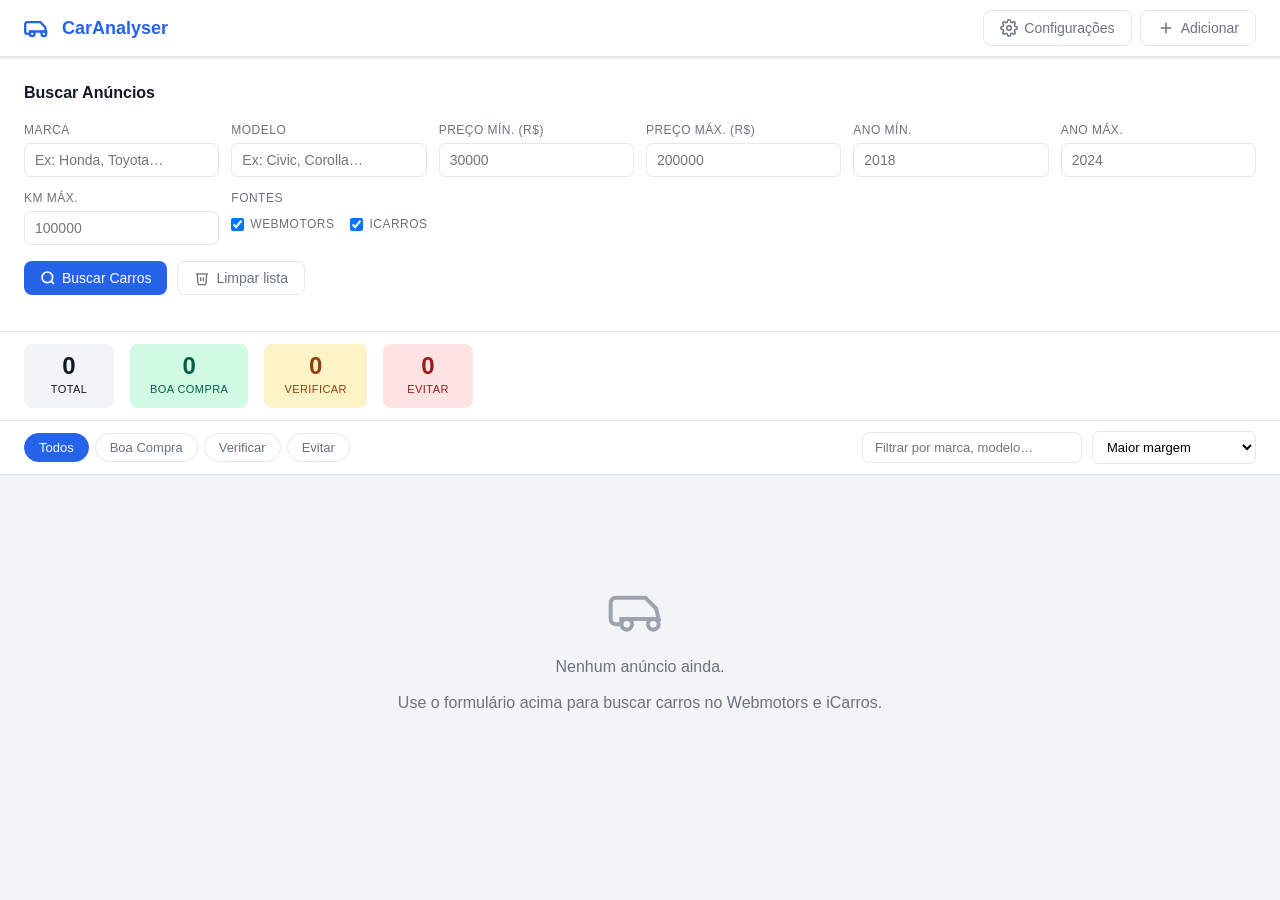
==== static/index.html @ eda3c35d "feat: CarAnalyser — scraper + análise de carros usados Aplicação Flask para rodar localmente que ras" ====
<!DOCTYPE html>
<html lang="pt-BR">
<head>
  <meta charset="UTF-8" />
  <meta name="viewport" content="width=device-width, initial-scale=1.0" />
  <title>CarAnalyser — Análise de Carros Usados</title>
  <link rel="stylesheet" href="/static/css/style.css" />
</head>
<body>

<!-- ═══════════════════════════════ HEADER ═══════════════════════════════ -->
<header class="header">
  <div class="header-inner">
    <div class="logo">
      <svg width="28" height="28" viewBox="0 0 24 24" fill="none" stroke="currentColor" stroke-width="2"><path d="M5 17H3a2 2 0 0 1-2-2V9a2 2 0 0 1 2-2h11l4 4 1 4H5z"/><circle cx="7" cy="17" r="2"/><circle cx="17" cy="17" r="2"/></svg>
      <span>CarAnalyser</span>
    </div>
    <nav class="header-nav">
      <button class="btn btn-ghost" id="btn-settings" title="Configurações">
        <svg width="18" height="18" viewBox="0 0 24 24" fill="none" stroke="currentColor" stroke-width="2"><circle cx="12" cy="12" r="3"/><path d="M19.4 15a1.65 1.65 0 0 0 .33 1.82l.06.06a2 2 0 0 1-2.83 2.83l-.06-.06a1.65 1.65 0 0 0-1.82-.33 1.65 1.65 0 0 0-1 1.51V21a2 2 0 0 1-4 0v-.09A1.65 1.65 0 0 0 9 19.4a1.65 1.65 0 0 0-1.82.33l-.06.06a2 2 0 0 1-2.83-2.83l.06-.06A1.65 1.65 0 0 0 4.68 15a1.65 1.65 0 0 0-1.51-1H3a2 2 0 0 1 0-4h.09A1.65 1.65 0 0 0 4.6 9a1.65 1.65 0 0 0-.33-1.82l-.06-.06a2 2 0 0 1 2.83-2.83l.06.06A1.65 1.65 0 0 0 9 4.68a1.65 1.65 0 0 0 1-1.51V3a2 2 0 0 1 4 0v.09a1.65 1.65 0 0 0 1 1.51 1.65 1.65 0 0 0 1.82-.33l.06-.06a2 2 0 0 1 2.83 2.83l-.06.06A1.65 1.65 0 0 0 19.4 9a1.65 1.65 0 0 0 1.51 1H21a2 2 0 0 1 0 4h-.09a1.65 1.65 0 0 0-1.51 1z"/></svg>
        Configurações
      </button>
      <button class="btn btn-ghost" id="btn-add-manual" title="Adicionar manualmente">
        <svg width="18" height="18" viewBox="0 0 24 24" fill="none" stroke="currentColor" stroke-width="2"><line x1="12" y1="5" x2="12" y2="19"/><line x1="5" y1="12" x2="19" y2="12"/></svg>
        Adicionar
      </button>
    </nav>
  </div>
</header>

<!-- ════════════════════════════ SEARCH PANEL ════════════════════════════ -->
<section class="search-panel" id="search-panel">
  <div class="search-panel-inner">
    <h2 class="search-title">Buscar Anúncios</h2>

    <div class="search-grid">
      <div class="field-group">
        <label>Marca</label>
        <input type="text" id="f-brand" placeholder="Ex: Honda, Toyota…" autocomplete="off" />
      </div>
      <div class="field-group">
        <label>Modelo</label>
        <input type="text" id="f-model" placeholder="Ex: Civic, Corolla…" autocomplete="off" />
      </div>
      <div class="field-group">
        <label>Preço mín. (R$)</label>
        <input type="number" id="f-price-min" placeholder="30000" min="0" />
      </div>
      <div class="field-group">
        <label>Preço máx. (R$)</label>
        <input type="number" id="f-price-max" placeholder="200000" min="0" />
      </div>
      <div class="field-group">
        <label>Ano mín.</label>
        <input type="number" id="f-year-min" placeholder="2018" min="1990" max="2026" />
      </div>
      <div class="field-group">
        <label>Ano máx.</label>
        <input type="number" id="f-year-max" placeholder="2024" min="1990" max="2026" />
      </div>
      <div class="field-group">
        <label>KM máx.</label>
        <input type="number" id="f-km-max" placeholder="100000" min="0" />
      </div>

      <div class="field-group sources-group">
        <label>Fontes</label>
        <div class="checkbox-row">
          <label class="checkbox-label">
            <input type="checkbox" id="src-webmotors" checked /> Webmotors
          </label>
          <label class="checkbox-label">
            <input type="checkbox" id="src-icarros" checked /> iCarros
          </label>
        </div>
      </div>
    </div>

    <div class="search-actions">
      <button class="btn btn-primary" id="btn-search">
        <svg width="16" height="16" viewBox="0 0 24 24" fill="none" stroke="currentColor" stroke-width="2.5"><circle cx="11" cy="11" r="8"/><line x1="21" y1="21" x2="16.65" y2="16.65"/></svg>
        Buscar Carros
      </button>
      <button class="btn btn-ghost" id="btn-clear-all">
        <svg width="16" height="16" viewBox="0 0 24 24" fill="none" stroke="currentColor" stroke-width="2"><polyline points="3 6 5 6 21 6"/><path d="M19 6l-1 14a2 2 0 0 1-2 2H8a2 2 0 0 1-2-2L5 6"/><path d="M10 11v6"/><path d="M14 11v6"/></svg>
        Limpar lista
      </button>
    </div>

    <div id="search-status" class="search-status hidden"></div>
  </div>
</section>

<!-- ═══════════════════════════════ STATS ════════════════════════════════ -->
<section class="stats-bar" id="stats-bar">
  <div class="stats-bar-inner">
    <div class="stat-card stat-total">
      <span class="stat-num" id="stat-total">0</span>
      <span class="stat-label">Total</span>
    </div>
    <div class="stat-card stat-buy">
      <span class="stat-num" id="stat-buy">0</span>
      <span class="stat-label">Boa Compra</span>
    </div>
    <div class="stat-card stat-check">
      <span class="stat-num" id="stat-check">0</span>
      <span class="stat-label">Verificar</span>
    </div>
    <div class="stat-card stat-avoid">
      <span class="stat-num" id="stat-avoid">0</span>
      <span class="stat-label">Evitar</span>
    </div>
  </div>
</section>

<!-- ═══════════════════════════ FILTER / SORT BAR ════════════════════════ -->
<section class="filter-bar" id="filter-bar">
  <div class="filter-bar-inner">
    <div class="quick-filters">
      <button class="qf-btn active" data-filter="all">Todos</button>
      <button class="qf-btn" data-filter="buy">Boa Compra</button>
      <button class="qf-btn" data-filter="check">Verificar</button>
      <button class="qf-btn" data-filter="avoid">Evitar</button>
    </div>

    <div class="filter-right">
      <input type="text" id="filter-search" placeholder="Filtrar por marca, modelo…" />
      <select id="sort-select">
        <option value="margin_desc">Maior margem</option>
        <option value="price_asc">Menor preço</option>
        <option value="km_asc">Menor KM</option>
        <option value="year_desc">Mais novo</option>
        <option value="discount_desc">Maior desconto FIPE</option>
      </select>
    </div>
  </div>
</section>

<!-- ═══════════════════════════════ CARDS ════════════════════════════════ -->
<main class="main-content">
  <div class="cards-grid" id="cards-grid">
    <div class="empty-state" id="empty-state">
      <svg width="64" height="64" viewBox="0 0 24 24" fill="none" stroke="#9ca3af" stroke-width="1.5"><path d="M5 17H3a2 2 0 0 1-2-2V9a2 2 0 0 1 2-2h11l4 4 1 4H5z"/><circle cx="7" cy="17" r="2"/><circle cx="17" cy="17" r="2"/></svg>
      <p>Nenhum anúncio ainda.</p>
      <p class="empty-sub">Use o formulário acima para buscar carros no Webmotors e iCarros.</p>
    </div>
  </div>
</main>

<!-- ══════════════════════════ SETTINGS MODAL ════════════════════════════ -->
<div class="modal-overlay hidden" id="modal-settings">
  <div class="modal modal-sm">
    <div class="modal-header">
      <h3>Configurações</h3>
      <button class="modal-close" data-close="modal-settings">✕</button>
    </div>
    <div class="modal-body">
      <div class="field-group">
        <label>Custo estimado por carro (R$)</label>
        <input type="number" id="cfg-costs" value="2000" min="0" step="100" />
        <span class="field-hint">Revisão, reparos, detalhamento, transferência, comissão…</span>
      </div>
      <div class="field-group">
        <label>Markup alvo por carro (R$)</label>
        <input type="number" id="cfg-markup" value="10000" min="0" step="500" />
        <span class="field-hint">Lucro bruto desejado antes de impostos.</span>
      </div>
      <div class="field-group">
        <p class="formula-box">
          Preço máx. de compra = FIPE − (markup + custos)<br/>
          <strong>= FIPE − R$ <span id="cfg-total-deduction">12.000</span></strong>
        </p>
      </div>
    </div>
    <div class="modal-footer">
      <button class="btn btn-primary" id="btn-save-settings">Salvar</button>
    </div>
  </div>
</div>

<!-- ════════════════════════ CAR DETAIL MODAL ════════════════════════════ -->
<div class="modal-overlay hidden" id="modal-detail">
  <div class="modal modal-lg">
    <div class="modal-header">
      <h3 id="detail-title">—</h3>
      <button class="modal-close" data-close="modal-detail">✕</button>
    </div>
    <div class="modal-body" id="detail-body">
      <!-- Populated by JS -->
    </div>
  </div>
</div>

<!-- ═════════════════════ MANUAL ADD MODAL ═══════════════════════════════ -->
<div class="modal-overlay hidden" id="modal-add">
  <div class="modal modal-md">
    <div class="modal-header">
      <h3>Adicionar Anúncio Manualmente</h3>
      <button class="modal-close" data-close="modal-add">✕</button>
    </div>
    <div class="modal-body">
      <div class="add-grid">
        <div class="field-group">
          <label>Fonte *</label>
          <select id="add-source">
            <option value="webmotors">Webmotors</option>
            <option value="icarros">iCarros</option>
            <option value="facebook">Facebook Marketplace</option>
            <option value="manual">Outro</option>
          </select>
        </div>
        <div class="field-group">
          <label>Link do anúncio</label>
          <input type="url" id="add-url" placeholder="https://…" />
        </div>
        <div class="field-group">
          <label>Marca *</label>
          <input type="text" id="add-brand" placeholder="Honda" />
        </div>
        <div class="field-group">
          <label>Modelo *</label>
          <input type="text" id="add-model" placeholder="Civic" />
        </div>
        <div class="field-group">
          <label>Versão</label>
          <input type="text" id="add-version" placeholder="EXL 2.0 CVT" />
        </div>
        <div class="field-group">
          <label>Ano fab.</label>
          <input type="number" id="add-year" placeholder="2021" min="1990" max="2026" />
        </div>
        <div class="field-group">
          <label>Ano modelo</label>
          <input type="number" id="add-year-model" placeholder="2022" min="1990" max="2027" />
        </div>
        <div class="field-group">
          <label>KM</label>
          <input type="number" id="add-km" placeholder="55000" min="0" />
        </div>
        <div class="field-group">
          <label>Cor</label>
          <input type="text" id="add-color" placeholder="Prata" />
        </div>
        <div class="field-group">
          <label>Câmbio</label>
          <select id="add-transmission">
            <option value="Automático">Automático</option>
            <option value="Manual">Manual</option>
            <option value="CVT">CVT</option>
          </select>
        </div>
        <div class="field-group">
          <label>Combustível</label>
          <select id="add-fuel">
            <option value="Flex">Flex</option>
            <option value="Gasolina">Gasolina</option>
            <option value="Diesel">Diesel</option>
            <option value="Elétrico">Elétrico</option>
            <option value="Híbrido">Híbrido</option>
          </select>
        </div>
        <div class="field-group">
          <label>Preço pedido (R$) *</label>
          <input type="number" id="add-price" placeholder="85000" min="0" />
        </div>
        <div class="field-group">
          <label>Preço FIPE (R$)</label>
          <input type="number" id="add-fipe" placeholder="Deixe em branco para buscar" min="0" />
        </div>
        <div class="field-group">
          <label>Nº de donos</label>
          <input type="number" id="add-owners" value="1" min="1" max="10" />
        </div>
        <div class="field-group">
          <label>Cidade / UF</label>
          <input type="text" id="add-city" placeholder="São Paulo / SP" />
        </div>
        <div class="field-group flags-group">
          <label>Flags de risco</label>
          <label class="checkbox-label"><input type="checkbox" id="add-flag-auction" /> Histórico de leilão</label>
          <label class="checkbox-label"><input type="checkbox" id="add-flag-recall" /> Recall pendente</label>
        </div>
      </div>
    </div>
    <div class="modal-footer">
      <button class="btn btn-ghost" data-close="modal-add">Cancelar</button>
      <button class="btn btn-primary" id="btn-save-add">Salvar anúncio</button>
    </div>
  </div>
</div>

<!-- ═══════════════════════════════ TOAST ════════════════════════════════ -->
<div id="toast" class="toast hidden"></div>

<script src="/static/js/app.js"></script>
</body>
</html>
---- static/css/style.css ----
/* ═══════════════════════════════════════════════════════
   CarAnalyser — stylesheet
   ═══════════════════════════════════════════════════════ */

*, *::before, *::after { box-sizing: border-box; margin: 0; padding: 0; }

:root {
  --bg:          #f3f4f6;
  --surface:     #ffffff;
  --border:      #e5e7eb;
  --text:        #111827;
  --text-muted:  #6b7280;
  --primary:     #2563eb;
  --primary-h:   #1d4ed8;
  --primary-fg:  #ffffff;
  --green:       #059669;
  --green-bg:    #d1fae5;
  --green-text:  #065f46;
  --yellow:      #d97706;
  --yellow-bg:   #fef3c7;
  --yellow-text: #92400e;
  --red:         #dc2626;
  --red-bg:      #fee2e2;
  --red-text:    #991b1b;
  --gray-bg:     #f9fafb;
  --gray-text:   #374151;
  --radius:      10px;
  --shadow:      0 1px 3px rgba(0,0,0,.08), 0 1px 2px rgba(0,0,0,.05);
  --shadow-md:   0 4px 6px rgba(0,0,0,.07), 0 2px 4px rgba(0,0,0,.05);
  --shadow-lg:   0 10px 25px rgba(0,0,0,.12), 0 4px 6px rgba(0,0,0,.06);
}

body {
  font-family: -apple-system, BlinkMacSystemFont, 'Segoe UI', Roboto, sans-serif;
  background: var(--bg);
  color: var(--text);
  font-size: 14px;
  line-height: 1.5;
}

/* ─── UTILITIES ────────────────────────────────────────── */
.hidden { display: none !important; }

.btn {
  display: inline-flex; align-items: center; gap: 6px;
  padding: 8px 16px; border-radius: 8px; font-size: 14px;
  font-weight: 500; border: none; cursor: pointer; transition: .15s;
  white-space: nowrap;
}
.btn-primary { background: var(--primary); color: var(--primary-fg); }
.btn-primary:hover { background: var(--primary-h); }
.btn-ghost {
  background: transparent; color: var(--text-muted);
  border: 1px solid var(--border);
}
.btn-ghost:hover { background: var(--bg); color: var(--text); }
.btn-danger { background: var(--red); color: #fff; }
.btn-danger:hover { background: #b91c1c; }
.btn:disabled { opacity: .5; cursor: not-allowed; }

/* ─── HEADER ────────────────────────────────────────────── */
.header {
  background: var(--surface);
  border-bottom: 1px solid var(--border);
  position: sticky; top: 0; z-index: 100;
  box-shadow: var(--shadow);
}
.header-inner {
  max-width: 1280px; margin: 0 auto;
  padding: 0 24px;
  height: 56px; display: flex; align-items: center; justify-content: space-between;
}
.logo {
  display: flex; align-items: center; gap: 10px;
  font-size: 18px; font-weight: 700; color: var(--primary);
}
.header-nav { display: flex; gap: 8px; }

/* ─── SEARCH PANEL ──────────────────────────────────────── */
.search-panel {
  background: var(--surface);
  border-bottom: 1px solid var(--border);
}
.search-panel-inner {
  max-width: 1280px; margin: 0 auto;
  padding: 24px;
}
.search-title {
  font-size: 16px; font-weight: 600; margin-bottom: 16px;
  color: var(--text);
}
.search-grid {
  display: grid;
  grid-template-columns: repeat(auto-fill, minmax(180px, 1fr));
  gap: 12px;
  margin-bottom: 16px;
}
.sources-group { grid-column: span 1; }
.checkbox-row { display: flex; gap: 16px; margin-top: 4px; }
.checkbox-label {
  display: flex; align-items: center; gap: 6px;
  font-size: 14px; cursor: pointer;
}
.checkbox-label input { cursor: pointer; width: 15px; height: 15px; }

.search-actions { display: flex; gap: 10px; flex-wrap: wrap; margin-bottom: 12px; }

.search-status {
  padding: 10px 14px;
  border-radius: 8px;
  font-size: 13px;
  margin-top: 8px;
}
.search-status.success { background: var(--green-bg); color: var(--green-text); }
.search-status.error   { background: var(--red-bg);   color: var(--red-text); }
.search-status.info    { background: #dbeafe;          color: #1e40af; }
.search-status.loading { background: var(--gray-bg); color: var(--text-muted); }

/* ─── FIELD GROUP ───────────────────────────────────────── */
.field-group {
  display: flex; flex-direction: column; gap: 4px;
}
.field-group label {
  font-size: 12px; font-weight: 500;
  color: var(--text-muted); text-transform: uppercase; letter-spacing: .04em;
}
.field-group input,
.field-group select {
  padding: 8px 10px;
  border: 1px solid var(--border);
  border-radius: 7px;
  font-size: 14px;
  background: var(--surface);
  color: var(--text);
  transition: border-color .15s;
  width: 100%;
}
.field-group input:focus,
.field-group select:focus {
  outline: none;
  border-color: var(--primary);
  box-shadow: 0 0 0 3px rgba(37,99,235,.12);
}
.field-hint { font-size: 11px; color: var(--text-muted); }

/* ─── STATS BAR ─────────────────────────────────────────── */
.stats-bar {
  background: var(--surface);
  border-bottom: 1px solid var(--border);
}
.stats-bar-inner {
  max-width: 1280px; margin: 0 auto;
  padding: 12px 24px;
  display: flex; gap: 16px; flex-wrap: wrap;
}
.stat-card {
  display: flex; flex-direction: column; align-items: center;
  padding: 10px 20px; border-radius: 8px;
  min-width: 90px;
}
.stat-num   { font-size: 24px; font-weight: 700; line-height: 1; }
.stat-label { font-size: 11px; font-weight: 500; text-transform: uppercase; letter-spacing: .04em; margin-top: 3px; }
.stat-total { background: #f3f4f6; color: var(--text); }
.stat-buy   { background: var(--green-bg); color: var(--green-text); }
.stat-check { background: var(--yellow-bg); color: var(--yellow-text); }
.stat-avoid { background: var(--red-bg); color: var(--red-text); }

/* ─── FILTER BAR ────────────────────────────────────────── */
.filter-bar {
  background: var(--surface);
  border-bottom: 1px solid var(--border);
  position: sticky; top: 56px; z-index: 90;
}
.filter-bar-inner {
  max-width: 1280px; margin: 0 auto;
  padding: 10px 24px;
  display: flex; align-items: center; gap: 16px; flex-wrap: wrap;
  justify-content: space-between;
}
.quick-filters { display: flex; gap: 6px; flex-wrap: wrap; }
.qf-btn {
  padding: 6px 14px; border-radius: 20px; font-size: 13px; font-weight: 500;
  border: 1px solid var(--border); background: transparent; cursor: pointer;
  transition: .15s; color: var(--text-muted);
}
.qf-btn:hover { border-color: var(--primary); color: var(--primary); }
.qf-btn.active { background: var(--primary); color: #fff; border-color: var(--primary); }

.filter-right { display: flex; gap: 10px; align-items: center; }
.filter-right input {
  padding: 7px 12px; border: 1px solid var(--border); border-radius: 7px;
  font-size: 13px; width: 220px;
}
.filter-right input:focus { outline: none; border-color: var(--primary); }
.filter-right select {
  padding: 7px 10px; border: 1px solid var(--border); border-radius: 7px;
  font-size: 13px; background: var(--surface); cursor: pointer;
}

/* ─── CARDS GRID ────────────────────────────────────────── */
.main-content { max-width: 1280px; margin: 0 auto; padding: 24px; }
.cards-grid {
  display: grid;
  grid-template-columns: repeat(auto-fill, minmax(320px, 1fr));
  gap: 20px;
}

/* ─── EMPTY STATE ───────────────────────────────────────── */
.empty-state {
  grid-column: 1 / -1;
  display: flex; flex-direction: column; align-items: center;
  gap: 12px; padding: 80px 20px; color: var(--text-muted);
}
.empty-state p { font-size: 16px; }
.empty-sub { font-size: 13px; }

/* ─── CAR CARD ──────────────────────────────────────────── */
.car-card {
  background: var(--surface);
  border-radius: var(--radius);
  border: 1px solid var(--border);
  box-shadow: var(--shadow);
  overflow: hidden;
  cursor: pointer;
  transition: box-shadow .2s, transform .15s;
  display: flex; flex-direction: column;
  position: relative;
}
.car-card:hover {
  box-shadow: var(--shadow-lg);
  transform: translateY(-2px);
}

/* status border-top */
.car-card.status-buy    { border-top: 3px solid var(--green); }
.car-card.status-check  { border-top: 3px solid var(--yellow); }
.car-card.status-avoid  { border-top: 3px solid var(--red); }
.car-card.status-unknown{ border-top: 3px solid #9ca3af; }

.card-badges {
  position: absolute; top: 10px; left: 10px;
  display: flex; gap: 5px; z-index: 5;
}
.badge {
  display: inline-block; padding: 3px 8px;
  border-radius: 20px; font-size: 11px; font-weight: 600;
  letter-spacing: .03em; text-transform: uppercase;
}
.badge-source    { background: rgba(0,0,0,.65); color: #fff; }
.badge-webmotors { background: #ea580c; color: #fff; }
.badge-icarros   { background: #2563eb; color: #fff; }
.badge-facebook  { background: #1877f2; color: #fff; }
.badge-manual    { background: #6b7280; color: #fff; }
.badge-buy    { background: var(--green);  color: #fff; }
.badge-check  { background: var(--yellow); color: #fff; }
.badge-avoid  { background: var(--red);    color: #fff; }
.badge-unknown{ background: #9ca3af;       color: #fff; }
.badge-risk-low  { background: var(--green-bg);  color: var(--green-text); }
.badge-risk-medium{ background: var(--yellow-bg); color: var(--yellow-text); }
.badge-risk-high { background: var(--red-bg);    color: var(--red-text); }

.card-photo {
  width: 100%; height: 180px;
  object-fit: cover;
  background: #f3f4f6;
  display: flex; align-items: center; justify-content: center;
}
.card-photo-img { width: 100%; height: 180px; object-fit: cover; }
.card-photo-placeholder {
  width: 100%; height: 180px;
  background: linear-gradient(135deg, #e5e7eb 0%, #f3f4f6 100%);
  display: flex; align-items: center; justify-content: center;
  color: #d1d5db;
}

.card-body { padding: 14px; display: flex; flex-direction: column; gap: 10px; flex: 1; }

.card-title {
  font-size: 15px; font-weight: 700; line-height: 1.3;
  color: var(--text);
}
.card-version { font-size: 12px; color: var(--text-muted); margin-top: 1px; }

.card-specs {
  display: flex; gap: 6px; flex-wrap: wrap;
}
.spec-tag {
  display: inline-flex; align-items: center; gap: 4px;
  background: var(--bg); padding: 3px 8px; border-radius: 5px;
  font-size: 12px; color: var(--gray-text);
}

.card-price-block { display: flex; flex-direction: column; gap: 4px; }

.price-listed {
  font-size: 22px; font-weight: 800; color: var(--text);
  letter-spacing: -.5px;
}
.price-fipe-row {
  display: flex; align-items: center; gap: 6px; font-size: 12px;
}
.price-fipe-label { color: var(--text-muted); }
.price-fipe-value { font-weight: 600; color: var(--text-muted); }
.price-fipe-disc  { font-weight: 600; color: var(--green); }
.price-fipe-over  { font-weight: 600; color: var(--red); }

.card-margin {
  padding: 8px 10px; border-radius: 8px; font-size: 13px;
}
.margin-positive { background: var(--green-bg); color: var(--green-text); }
.margin-warn     { background: var(--yellow-bg); color: var(--yellow-text); }
.margin-negative { background: var(--red-bg);    color: var(--red-text); }
.margin-unknown  { background: var(--gray-bg);   color: var(--text-muted); }
.margin-row      { display: flex; justify-content: space-between; align-items: center; }
.margin-label    { font-weight: 500; }
.margin-value    { font-weight: 700; font-size: 15px; }

.card-footer {
  padding: 10px 14px;
  border-top: 1px solid var(--border);
  display: flex; align-items: center; justify-content: space-between;
  gap: 8px;
}
.card-location { font-size: 12px; color: var(--text-muted); display: flex; align-items: center; gap: 4px; }

.btn-link {
  display: inline-flex; align-items: center; gap: 5px;
  padding: 6px 12px; border-radius: 6px;
  font-size: 12px; font-weight: 500;
  background: var(--primary); color: #fff;
  text-decoration: none; border: none; cursor: pointer;
  transition: .15s;
}
.btn-link:hover { background: var(--primary-h); }
.btn-delete {
  padding: 5px 8px; border-radius: 6px; font-size: 12px;
  border: 1px solid var(--border); background: transparent;
  color: var(--text-muted); cursor: pointer; transition: .15s;
}
.btn-delete:hover { background: var(--red-bg); color: var(--red); border-color: var(--red); }

/* ─── MODAL ─────────────────────────────────────────────── */
.modal-overlay {
  position: fixed; inset: 0; z-index: 200;
  background: rgba(0,0,0,.45);
  display: flex; align-items: flex-start; justify-content: center;
  padding: 40px 20px;
  overflow-y: auto;
}
.modal {
  background: var(--surface); border-radius: 12px;
  box-shadow: var(--shadow-lg);
  width: 100%; max-height: 90vh; overflow-y: auto;
  display: flex; flex-direction: column;
  animation: slide-up .2s ease;
}
.modal-sm { max-width: 440px; }
.modal-md { max-width: 640px; }
.modal-lg { max-width: 860px; }

@keyframes slide-up {
  from { transform: translateY(20px); opacity: 0; }
  to   { transform: translateY(0);    opacity: 1; }
}

.modal-header {
  padding: 18px 20px 14px;
  border-bottom: 1px solid var(--border);
  display: flex; align-items: center; justify-content: space-between;
  position: sticky; top: 0; background: var(--surface); z-index: 5;
}
.modal-header h3 { font-size: 16px; font-weight: 700; }
.modal-close {
  width: 30px; height: 30px; border-radius: 50%;
  border: none; background: var(--bg); cursor: pointer;
  font-size: 14px; color: var(--text-muted); display: flex;
  align-items: center; justify-content: center; transition: .15s;
}
.modal-close:hover { background: var(--border); }
.modal-body { padding: 20px; flex: 1; }
.modal-footer {
  padding: 14px 20px;
  border-top: 1px solid var(--border);
  display: flex; justify-content: flex-end; gap: 10px;
}

/* ─── DETAIL MODAL INTERNALS ────────────────────────────── */
.detail-top {
  display: grid; grid-template-columns: 1fr 1fr;
  gap: 20px; margin-bottom: 20px;
}
@media (max-width: 600px) { .detail-top { grid-template-columns: 1fr; } }

.detail-photo-wrap { border-radius: 8px; overflow: hidden; }
.detail-photo-wrap img {
  width: 100%; aspect-ratio: 16/9; object-fit: cover;
}
.detail-photo-placeholder {
  width: 100%; aspect-ratio: 16/9;
  background: linear-gradient(135deg, #e5e7eb, #f3f4f6);
  display: flex; align-items: center; justify-content: center;
  border-radius: 8px; color: #d1d5db;
}

.detail-info { display: flex; flex-direction: column; gap: 14px; }
.detail-specs-grid {
  display: grid; grid-template-columns: 1fr 1fr; gap: 8px;
}
.detail-spec { display: flex; flex-direction: column; gap: 2px; }
.detail-spec-label { font-size: 11px; color: var(--text-muted); text-transform: uppercase; letter-spacing: .04em; }
.detail-spec-value { font-size: 14px; font-weight: 600; }

.analysis-section { margin-bottom: 20px; }
.section-title {
  font-size: 13px; font-weight: 600; text-transform: uppercase;
  letter-spacing: .05em; color: var(--text-muted);
  margin-bottom: 12px; display: flex; align-items: center; gap: 8px;
}
.section-title::after {
  content: ''; flex: 1; height: 1px; background: var(--border);
}

.margin-table {
  width: 100%; border-collapse: collapse; font-size: 14px;
}
.margin-table tr td {
  padding: 7px 10px; border-bottom: 1px solid var(--border);
}
.margin-table tr:last-child td { border-bottom: none; }
.margin-table .col-label { color: var(--text-muted); }
.margin-table .col-value { text-align: right; font-weight: 600; }
.margin-table .row-total td {
  background: var(--gray-bg); font-weight: 700; font-size: 15px;
}
.margin-table .row-highlight-green td { background: var(--green-bg); color: var(--green-text); }
.margin-table .row-highlight-red   td { background: var(--red-bg);   color: var(--red-text); }
.margin-table .row-highlight-yellow td { background: var(--yellow-bg); color: var(--yellow-text); }

.risk-factors { display: flex; flex-direction: column; gap: 7px; }
.risk-factor {
  display: flex; align-items: center; gap: 10px;
  padding: 7px 10px; border-radius: 7px; font-size: 13px;
}
.risk-factor.success { background: var(--green-bg);  color: var(--green-text); }
.risk-factor.warning { background: var(--yellow-bg); color: var(--yellow-text); }
.risk-factor.danger  { background: var(--red-bg);    color: var(--red-text); }
.risk-factor.critical{ background: #fdf2f8;          color: #9d174d; }
.risk-icon { font-size: 14px; flex-shrink: 0; }

.recommendation-box {
  padding: 14px 16px; border-radius: 10px;
  display: flex; align-items: center; gap: 12px;
  font-weight: 600; font-size: 15px; margin-bottom: 20px;
}
.recommendation-box.buy    { background: var(--green-bg);  color: var(--green-text); }
.recommendation-box.check  { background: var(--yellow-bg); color: var(--yellow-text); }
.recommendation-box.avoid  { background: var(--red-bg);    color: var(--red-text); }
.recommendation-box.unknown{ background: var(--gray-bg);   color: var(--text-muted); }
.rec-icon { font-size: 24px; }

.max-buy-callout {
  padding: 10px 14px; border-radius: 8px;
  background: #eff6ff; border: 1px solid #bfdbfe;
  font-size: 13px; color: #1e40af; margin-top: 8px;
}

/* ─── ADD GRID ──────────────────────────────────────────── */
.add-grid {
  display: grid; grid-template-columns: 1fr 1fr; gap: 14px;
}
.add-grid .flags-group { grid-column: 1 / -1; }
@media (max-width: 520px) { .add-grid { grid-template-columns: 1fr; } }
.formula-box {
  background: var(--bg); border: 1px solid var(--border);
  border-radius: 8px; padding: 12px; font-size: 13px; line-height: 1.8;
}

/* ─── TOAST ─────────────────────────────────────────────── */
.toast {
  position: fixed; bottom: 24px; right: 24px; z-index: 300;
  padding: 12px 18px; border-radius: 8px;
  font-size: 14px; font-weight: 500;
  box-shadow: var(--shadow-md);
  animation: fade-in .2s ease;
  max-width: 360px;
}
.toast.success { background: #064e3b; color: #d1fae5; }
.toast.error   { background: #7f1d1d; color: #fee2e2; }
.toast.info    { background: #1e3a8a; color: #dbeafe; }
@keyframes fade-in { from { opacity: 0; transform: translateY(8px); } to { opacity: 1; transform: translateY(0); } }

/* ─── LOADING SPINNER ───────────────────────────────────── */
.spinner {
  display: inline-block; width: 16px; height: 16px;
  border: 2px solid rgba(255,255,255,.4);
  border-top-color: #fff; border-radius: 50%;
  animation: spin .6s linear infinite;
}
@keyframes spin { to { transform: rotate(360deg); } }

/* ─── RESPONSIVE ────────────────────────────────────────── */
@media (max-width: 768px) {
  .search-grid { grid-template-columns: 1fr 1fr; }
  .header-nav .btn span { display: none; }
  .filter-right { width: 100%; }
  .filter-right input { flex: 1; width: auto; }
}
@media (max-width: 480px) {
  .search-grid { grid-template-columns: 1fr; }
  .header-inner { padding: 0 16px; }
  .main-content  { padding: 16px; }
}
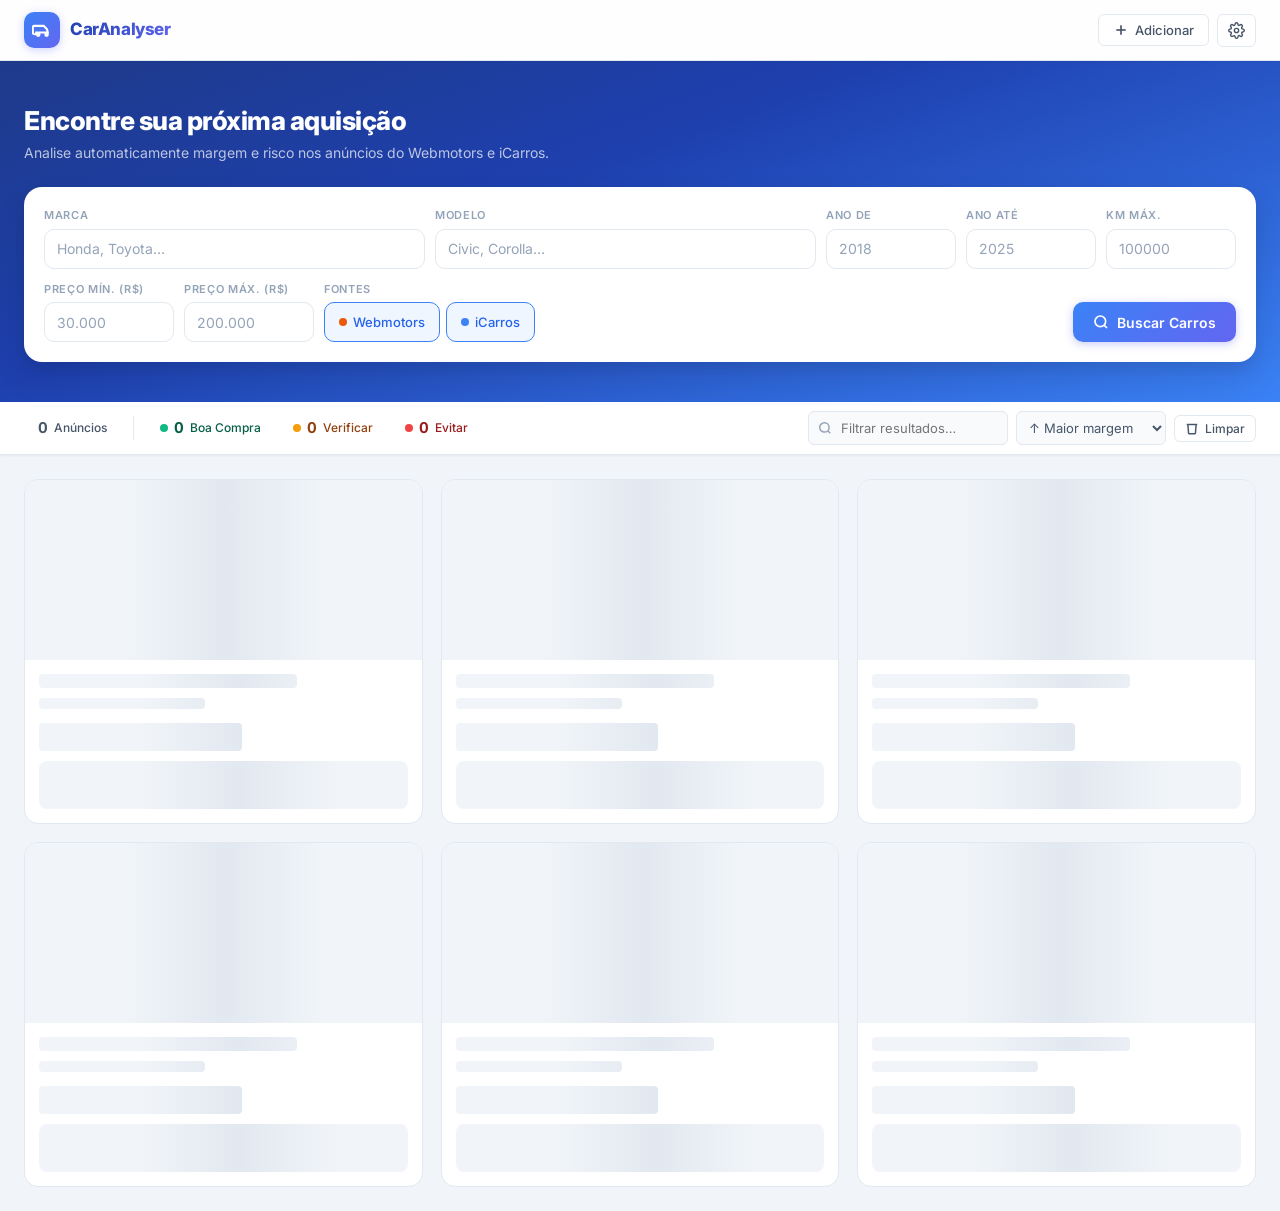
==== commit 89080ca1: "design: redesign completo do frontend — UI moderna e amigável Mudanças visuais: - Tipografia Inter (" ====
--- a/static/index.html
+++ b/static/index.html
@@ -4,292 +4,347 @@
   <meta charset="UTF-8" />
   <meta name="viewport" content="width=device-width, initial-scale=1.0" />
   <title>CarAnalyser — Análise de Carros Usados</title>
+  <link rel="preconnect" href="https://fonts.googleapis.com" />
+  <link rel="stylesheet" href="https://fonts.googleapis.com/css2?family=Inter:wght@400;500;600;700;800&display=swap" />
   <link rel="stylesheet" href="/static/css/style.css" />
 </head>
 <body>
 
-<!-- ═══════════════════════════════ HEADER ═══════════════════════════════ -->
+<!-- ══════════════════════ HEADER ══════════════════════ -->
 <header class="header">
   <div class="header-inner">
-    <div class="logo">
-      <svg width="28" height="28" viewBox="0 0 24 24" fill="none" stroke="currentColor" stroke-width="2"><path d="M5 17H3a2 2 0 0 1-2-2V9a2 2 0 0 1 2-2h11l4 4 1 4H5z"/><circle cx="7" cy="17" r="2"/><circle cx="17" cy="17" r="2"/></svg>
-      <span>CarAnalyser</span>
-    </div>
-    <nav class="header-nav">
-      <button class="btn btn-ghost" id="btn-settings" title="Configurações">
+    <a class="logo" href="/">
+      <div class="logo-icon">
+        <svg width="20" height="20" viewBox="0 0 24 24" fill="none" stroke="currentColor" stroke-width="2.5"><path d="M5 17H3a2 2 0 0 1-2-2V9a2 2 0 0 1 2-2h11l4 4 1 4H5z"/><circle cx="7.5" cy="17.5" r="1.5"/><circle cx="17.5" cy="17.5" r="1.5"/></svg>
+      </div>
+      <span class="logo-text">CarAnalyser</span>
+    </a>
+
+    <div class="header-actions">
+      <button class="hbtn" id="btn-add-manual" title="Adicionar anúncio manualmente">
+        <svg width="16" height="16" viewBox="0 0 24 24" fill="none" stroke="currentColor" stroke-width="2.5"><line x1="12" y1="5" x2="12" y2="19"/><line x1="5" y1="12" x2="19" y2="12"/></svg>
+        <span>Adicionar</span>
+      </button>
+      <button class="hbtn hbtn-icon" id="btn-settings" title="Configurações">
+        <svg width="17" height="17" viewBox="0 0 24 24" fill="none" stroke="currentColor" stroke-width="2"><circle cx="12" cy="12" r="3"/><path d="M19.4 15a1.65 1.65 0 0 0 .33 1.82l.06.06a2 2 0 0 1-2.83 2.83l-.06-.06a1.65 1.65 0 0 0-1.82-.33 1.65 1.65 0 0 0-1 1.51V21a2 2 0 0 1-4 0v-.09A1.65 1.65 0 0 0 9 19.4a1.65 1.65 0 0 0-1.82.33l-.06.06a2 2 0 0 1-2.83-2.83l.06-.06A1.65 1.65 0 0 0 4.68 15a1.65 1.65 0 0 0-1.51-1H3a2 2 0 0 1 0-4h.09A1.65 1.65 0 0 0 4.6 9a1.65 1.65 0 0 0-.33-1.82l-.06-.06a2 2 0 0 1 2.83-2.83l.06.06A1.65 1.65 0 0 0 9 4.68a1.65 1.65 0 0 0 1-1.51V3a2 2 0 0 1 4 0v.09a1.65 1.65 0 0 0 1 1.51 1.65 1.65 0 0 0 1.82-.33l.06-.06a2 2 0 0 1 2.83 2.83l-.06.06A1.65 1.65 0 0 0 19.4 9a1.65 1.65 0 0 0 1.51 1H21a2 2 0 0 1 0 4h-.09a1.65 1.65 0 0 0-1.51 1z"/></svg>
+      </button>
+    </div>
+  </div>
+</header>
+
+<!-- ════════════════════ SEARCH PANEL ════════════════════ -->
+<section class="search-section" id="search-section">
+  <div class="search-inner">
+    <div class="search-heading">
+      <h1 class="search-title">Encontre sua próxima aquisição</h1>
+      <p class="search-sub">Analise automaticamente margem e risco nos anúncios do Webmotors e iCarros.</p>
+    </div>
+
+    <div class="search-card">
+      <!-- Row 1: main fields -->
+      <div class="srow srow-main">
+        <div class="sfield">
+          <label>Marca</label>
+          <input id="f-brand" type="text" placeholder="Honda, Toyota…" autocomplete="off" />
+        </div>
+        <div class="sfield">
+          <label>Modelo</label>
+          <input id="f-model" type="text" placeholder="Civic, Corolla…" autocomplete="off" />
+        </div>
+        <div class="sfield sfield-sm">
+          <label>Ano de</label>
+          <input id="f-year-min" type="number" placeholder="2018" min="1990" max="2026" />
+        </div>
+        <div class="sfield sfield-sm">
+          <label>Ano até</label>
+          <input id="f-year-max" type="number" placeholder="2025" min="1990" max="2026" />
+        </div>
+        <div class="sfield sfield-sm">
+          <label>KM máx.</label>
+          <input id="f-km-max" type="number" placeholder="100000" />
+        </div>
+      </div>
+
+      <!-- Row 2: price + sources + button -->
+      <div class="srow srow-bottom">
+        <div class="sfield sfield-sm">
+          <label>Preço mín. (R$)</label>
+          <input id="f-price-min" type="number" placeholder="30.000" />
+        </div>
+        <div class="sfield sfield-sm">
+          <label>Preço máx. (R$)</label>
+          <input id="f-price-max" type="number" placeholder="200.000" />
+        </div>
+
+        <div class="sfield">
+          <label>Fontes</label>
+          <div class="source-toggles">
+            <button class="src-btn active" data-src="webmotors">
+              <span class="src-dot webmotors"></span> Webmotors
+            </button>
+            <button class="src-btn active" data-src="icarros">
+              <span class="src-dot icarros"></span> iCarros
+            </button>
+          </div>
+        </div>
+
+        <div class="sfield sfield-action">
+          <label>&nbsp;</label>
+          <button class="btn-search" id="btn-search">
+            <svg width="16" height="16" viewBox="0 0 24 24" fill="none" stroke="currentColor" stroke-width="2.5"><circle cx="11" cy="11" r="8"/><line x1="21" y1="21" x2="16.65" y2="16.65"/></svg>
+            Buscar Carros
+          </button>
+        </div>
+      </div>
+
+      <div id="search-status" class="search-status hidden"></div>
+    </div>
+  </div>
+</section>
+
+<!-- ══════════════════════ STATS BAR ══════════════════════ -->
+<section class="stats-section" id="stats-section">
+  <div class="stats-inner">
+    <div class="stat-pill stat-all" id="sp-all" data-filter="all">
+      <span class="sp-num" id="stat-total">0</span>
+      <span class="sp-label">Anúncios</span>
+    </div>
+    <div class="stat-divider"></div>
+    <div class="stat-pill stat-buy" id="sp-buy" data-filter="buy">
+      <span class="sp-dot"></span>
+      <span class="sp-num" id="stat-buy">0</span>
+      <span class="sp-label">Boa Compra</span>
+    </div>
+    <div class="stat-pill stat-check" id="sp-check" data-filter="check">
+      <span class="sp-dot"></span>
+      <span class="sp-num" id="stat-check">0</span>
+      <span class="sp-label">Verificar</span>
+    </div>
+    <div class="stat-pill stat-avoid" id="sp-avoid" data-filter="avoid">
+      <span class="sp-dot"></span>
+      <span class="sp-num" id="stat-avoid">0</span>
+      <span class="sp-label">Evitar</span>
+    </div>
+
+    <div class="stats-right">
+      <div class="filter-search-wrap">
+        <svg class="filter-search-icon" width="14" height="14" viewBox="0 0 24 24" fill="none" stroke="currentColor" stroke-width="2.5"><circle cx="11" cy="11" r="8"/><line x1="21" y1="21" x2="16.65" y2="16.65"/></svg>
+        <input id="filter-search" type="text" placeholder="Filtrar resultados…" />
+      </div>
+      <select id="sort-select" class="sort-sel">
+        <option value="margin_desc">↑ Maior margem</option>
+        <option value="price_asc">↑ Menor preço</option>
+        <option value="km_asc">↑ Menor KM</option>
+        <option value="year_desc">↑ Mais novo</option>
+        <option value="discount_desc">↑ Maior desconto</option>
+      </select>
+      <button class="hbtn hbtn-sm" id="btn-clear-all" title="Limpar lista">
+        <svg width="14" height="14" viewBox="0 0 24 24" fill="none" stroke="currentColor" stroke-width="2.5"><polyline points="3 6 5 6 21 6"/><path d="M19 6l-1 14a2 2 0 0 1-2 2H8a2 2 0 0 1-2-2L5 6"/></svg>
+        Limpar
+      </button>
+    </div>
+  </div>
+</section>
+
+<!-- ════════════════════ MAIN CONTENT ════════════════════ -->
+<main class="main">
+  <div class="cards-grid" id="cards-grid">
+
+    <!-- Empty state -->
+    <div class="empty-state" id="empty-state">
+      <div class="empty-art">
+        <svg width="80" height="80" viewBox="0 0 24 24" fill="none" stroke="#cbd5e1" stroke-width="1"><path d="M5 17H3a2 2 0 0 1-2-2V9a2 2 0 0 1 2-2h11l4 4 1 4H5z"/><circle cx="7.5" cy="17.5" r="1.5"/><circle cx="17.5" cy="17.5" r="1.5"/></svg>
+      </div>
+      <h3>Nenhum anúncio ainda</h3>
+      <p>Use o formulário acima para buscar carros no Webmotors e iCarros,<br>ou adicione um anúncio manualmente.</p>
+      <div class="empty-steps">
+        <div class="estep"><span class="estep-num">1</span> Informe marca, modelo e filtros</div>
+        <div class="estep"><span class="estep-num">2</span> Clique em <strong>Buscar Carros</strong></div>
+        <div class="estep"><span class="estep-num">3</span> Veja a análise de margem e risco</div>
+      </div>
+    </div>
+
+  </div>
+</main>
+
+<!-- ═══════════════════ SETTINGS MODAL ═══════════════════ -->
+<div class="overlay hidden" id="modal-settings">
+  <div class="modal modal-sm">
+    <div class="modal-hd">
+      <div class="modal-hd-icon settings">
         <svg width="18" height="18" viewBox="0 0 24 24" fill="none" stroke="currentColor" stroke-width="2"><circle cx="12" cy="12" r="3"/><path d="M19.4 15a1.65 1.65 0 0 0 .33 1.82l.06.06a2 2 0 0 1-2.83 2.83l-.06-.06a1.65 1.65 0 0 0-1.82-.33 1.65 1.65 0 0 0-1 1.51V21a2 2 0 0 1-4 0v-.09A1.65 1.65 0 0 0 9 19.4a1.65 1.65 0 0 0-1.82.33l-.06.06a2 2 0 0 1-2.83-2.83l.06-.06A1.65 1.65 0 0 0 4.68 15a1.65 1.65 0 0 0-1.51-1H3a2 2 0 0 1 0-4h.09A1.65 1.65 0 0 0 4.6 9a1.65 1.65 0 0 0-.33-1.82l-.06-.06a2 2 0 0 1 2.83-2.83l.06.06A1.65 1.65 0 0 0 9 4.68a1.65 1.65 0 0 0 1-1.51V3a2 2 0 0 1 4 0v.09a1.65 1.65 0 0 0 1 1.51 1.65 1.65 0 0 0 1.82-.33l.06-.06a2 2 0 0 1 2.83 2.83l-.06.06A1.65 1.65 0 0 0 19.4 9a1.65 1.65 0 0 0 1.51 1H21a2 2 0 0 1 0 4h-.09a1.65 1.65 0 0 0-1.51 1z"/></svg>
-        Configurações
-      </button>
-      <button class="btn btn-ghost" id="btn-add-manual" title="Adicionar manualmente">
-        <svg width="18" height="18" viewBox="0 0 24 24" fill="none" stroke="currentColor" stroke-width="2"><line x1="12" y1="5" x2="12" y2="19"/><line x1="5" y1="12" x2="19" y2="12"/></svg>
-        Adicionar
-      </button>
-    </nav>
-  </div>
-</header>
-
-<!-- ════════════════════════════ SEARCH PANEL ════════════════════════════ -->
-<section class="search-panel" id="search-panel">
-  <div class="search-panel-inner">
-    <h2 class="search-title">Buscar Anúncios</h2>
-
-    <div class="search-grid">
-      <div class="field-group">
-        <label>Marca</label>
-        <input type="text" id="f-brand" placeholder="Ex: Honda, Toyota…" autocomplete="off" />
-      </div>
-      <div class="field-group">
-        <label>Modelo</label>
-        <input type="text" id="f-model" placeholder="Ex: Civic, Corolla…" autocomplete="off" />
-      </div>
-      <div class="field-group">
-        <label>Preço mín. (R$)</label>
-        <input type="number" id="f-price-min" placeholder="30000" min="0" />
-      </div>
-      <div class="field-group">
-        <label>Preço máx. (R$)</label>
-        <input type="number" id="f-price-max" placeholder="200000" min="0" />
-      </div>
-      <div class="field-group">
-        <label>Ano mín.</label>
-        <input type="number" id="f-year-min" placeholder="2018" min="1990" max="2026" />
-      </div>
-      <div class="field-group">
-        <label>Ano máx.</label>
-        <input type="number" id="f-year-max" placeholder="2024" min="1990" max="2026" />
-      </div>
-      <div class="field-group">
-        <label>KM máx.</label>
-        <input type="number" id="f-km-max" placeholder="100000" min="0" />
-      </div>
-
-      <div class="field-group sources-group">
-        <label>Fontes</label>
-        <div class="checkbox-row">
-          <label class="checkbox-label">
-            <input type="checkbox" id="src-webmotors" checked /> Webmotors
-          </label>
-          <label class="checkbox-label">
-            <input type="checkbox" id="src-icarros" checked /> iCarros
-          </label>
-        </div>
-      </div>
-    </div>
-
-    <div class="search-actions">
-      <button class="btn btn-primary" id="btn-search">
-        <svg width="16" height="16" viewBox="0 0 24 24" fill="none" stroke="currentColor" stroke-width="2.5"><circle cx="11" cy="11" r="8"/><line x1="21" y1="21" x2="16.65" y2="16.65"/></svg>
-        Buscar Carros
-      </button>
-      <button class="btn btn-ghost" id="btn-clear-all">
-        <svg width="16" height="16" viewBox="0 0 24 24" fill="none" stroke="currentColor" stroke-width="2"><polyline points="3 6 5 6 21 6"/><path d="M19 6l-1 14a2 2 0 0 1-2 2H8a2 2 0 0 1-2-2L5 6"/><path d="M10 11v6"/><path d="M14 11v6"/></svg>
-        Limpar lista
-      </button>
-    </div>
-
-    <div id="search-status" class="search-status hidden"></div>
-  </div>
-</section>
-
-<!-- ═══════════════════════════════ STATS ════════════════════════════════ -->
-<section class="stats-bar" id="stats-bar">
-  <div class="stats-bar-inner">
-    <div class="stat-card stat-total">
-      <span class="stat-num" id="stat-total">0</span>
-      <span class="stat-label">Total</span>
-    </div>
-    <div class="stat-card stat-buy">
-      <span class="stat-num" id="stat-buy">0</span>
-      <span class="stat-label">Boa Compra</span>
-    </div>
-    <div class="stat-card stat-check">
-      <span class="stat-num" id="stat-check">0</span>
-      <span class="stat-label">Verificar</span>
-    </div>
-    <div class="stat-card stat-avoid">
-      <span class="stat-num" id="stat-avoid">0</span>
-      <span class="stat-label">Evitar</span>
-    </div>
-  </div>
-</section>
-
-<!-- ═══════════════════════════ FILTER / SORT BAR ════════════════════════ -->
-<section class="filter-bar" id="filter-bar">
-  <div class="filter-bar-inner">
-    <div class="quick-filters">
-      <button class="qf-btn active" data-filter="all">Todos</button>
-      <button class="qf-btn" data-filter="buy">Boa Compra</button>
-      <button class="qf-btn" data-filter="check">Verificar</button>
-      <button class="qf-btn" data-filter="avoid">Evitar</button>
-    </div>
-
-    <div class="filter-right">
-      <input type="text" id="filter-search" placeholder="Filtrar por marca, modelo…" />
-      <select id="sort-select">
-        <option value="margin_desc">Maior margem</option>
-        <option value="price_asc">Menor preço</option>
-        <option value="km_asc">Menor KM</option>
-        <option value="year_desc">Mais novo</option>
-        <option value="discount_desc">Maior desconto FIPE</option>
-      </select>
-    </div>
-  </div>
-</section>
-
-<!-- ═══════════════════════════════ CARDS ════════════════════════════════ -->
-<main class="main-content">
-  <div class="cards-grid" id="cards-grid">
-    <div class="empty-state" id="empty-state">
-      <svg width="64" height="64" viewBox="0 0 24 24" fill="none" stroke="#9ca3af" stroke-width="1.5"><path d="M5 17H3a2 2 0 0 1-2-2V9a2 2 0 0 1 2-2h11l4 4 1 4H5z"/><circle cx="7" cy="17" r="2"/><circle cx="17" cy="17" r="2"/></svg>
-      <p>Nenhum anúncio ainda.</p>
-      <p class="empty-sub">Use o formulário acima para buscar carros no Webmotors e iCarros.</p>
-    </div>
-  </div>
-</main>
-
-<!-- ══════════════════════════ SETTINGS MODAL ════════════════════════════ -->
-<div class="modal-overlay hidden" id="modal-settings">
-  <div class="modal modal-sm">
-    <div class="modal-header">
-      <h3>Configurações</h3>
-      <button class="modal-close" data-close="modal-settings">✕</button>
+      </div>
+      <div>
+        <h3>Configurações de Análise</h3>
+        <p class="modal-sub">Defina custos e markup alvo por veículo</p>
+      </div>
+      <button class="modal-x" data-close="modal-settings">
+        <svg width="16" height="16" viewBox="0 0 24 24" fill="none" stroke="currentColor" stroke-width="2.5"><line x1="18" y1="6" x2="6" y2="18"/><line x1="6" y1="6" x2="18" y2="18"/></svg>
+      </button>
     </div>
     <div class="modal-body">
-      <div class="field-group">
-        <label>Custo estimado por carro (R$)</label>
-        <input type="number" id="cfg-costs" value="2000" min="0" step="100" />
-        <span class="field-hint">Revisão, reparos, detalhamento, transferência, comissão…</span>
-      </div>
-      <div class="field-group">
-        <label>Markup alvo por carro (R$)</label>
-        <input type="number" id="cfg-markup" value="10000" min="0" step="500" />
-        <span class="field-hint">Lucro bruto desejado antes de impostos.</span>
-      </div>
-      <div class="field-group">
-        <p class="formula-box">
-          Preço máx. de compra = FIPE − (markup + custos)<br/>
-          <strong>= FIPE − R$ <span id="cfg-total-deduction">12.000</span></strong>
-        </p>
-      </div>
-    </div>
-    <div class="modal-footer">
-      <button class="btn btn-primary" id="btn-save-settings">Salvar</button>
+      <div class="cfg-field">
+        <div class="cfg-field-hd">
+          <label>Custo estimado por carro</label>
+          <span class="cfg-hint">Revisão, reparos, detalhamento, transferência, comissão</span>
+        </div>
+        <div class="cfg-input-wrap">
+          <span class="cfg-prefix">R$</span>
+          <input type="number" id="cfg-costs" value="2000" min="0" step="100" />
+        </div>
+      </div>
+      <div class="cfg-field">
+        <div class="cfg-field-hd">
+          <label>Markup alvo por carro</label>
+          <span class="cfg-hint">Lucro bruto desejado antes de impostos</span>
+        </div>
+        <div class="cfg-input-wrap">
+          <span class="cfg-prefix">R$</span>
+          <input type="number" id="cfg-markup" value="10000" min="0" step="500" />
+        </div>
+      </div>
+
+      <div class="formula-card">
+        <div class="formula-row">
+          <span>Preço máx. de compra</span>
+          <span>=</span>
+          <span>FIPE − R$ <strong id="cfg-total-deduction">12.000</strong></span>
+        </div>
+        <div class="formula-sub">= FIPE − (markup + custos)</div>
+      </div>
+    </div>
+    <div class="modal-ft">
+      <button class="btn-ghost" data-close="modal-settings">Cancelar</button>
+      <button class="btn-primary" id="btn-save-settings">Salvar configurações</button>
     </div>
   </div>
 </div>
 
-<!-- ════════════════════════ CAR DETAIL MODAL ════════════════════════════ -->
-<div class="modal-overlay hidden" id="modal-detail">
+<!-- ════════════════════ DETAIL MODAL ════════════════════ -->
+<div class="overlay hidden" id="modal-detail">
   <div class="modal modal-lg">
-    <div class="modal-header">
-      <h3 id="detail-title">—</h3>
-      <button class="modal-close" data-close="modal-detail">✕</button>
-    </div>
-    <div class="modal-body" id="detail-body">
-      <!-- Populated by JS -->
-    </div>
+    <div class="modal-hd">
+      <div>
+        <h3 id="detail-title">—</h3>
+        <p class="modal-sub" id="detail-sub">—</p>
+      </div>
+      <button class="modal-x" data-close="modal-detail">
+        <svg width="16" height="16" viewBox="0 0 24 24" fill="none" stroke="currentColor" stroke-width="2.5"><line x1="18" y1="6" x2="6" y2="18"/><line x1="6" y1="6" x2="18" y2="18"/></svg>
+      </button>
+    </div>
+    <div class="modal-body" id="detail-body"><!-- JS --></div>
   </div>
 </div>
 
-<!-- ═════════════════════ MANUAL ADD MODAL ═══════════════════════════════ -->
-<div class="modal-overlay hidden" id="modal-add">
+<!-- ═══════════════════ MANUAL ADD MODAL ═════════════════ -->
+<div class="overlay hidden" id="modal-add">
   <div class="modal modal-md">
-    <div class="modal-header">
-      <h3>Adicionar Anúncio Manualmente</h3>
-      <button class="modal-close" data-close="modal-add">✕</button>
+    <div class="modal-hd">
+      <div class="modal-hd-icon add">
+        <svg width="18" height="18" viewBox="0 0 24 24" fill="none" stroke="currentColor" stroke-width="2.5"><line x1="12" y1="5" x2="12" y2="19"/><line x1="5" y1="12" x2="19" y2="12"/></svg>
+      </div>
+      <div>
+        <h3>Adicionar Anúncio</h3>
+        <p class="modal-sub">Facebook Marketplace ou qualquer outra fonte</p>
+      </div>
+      <button class="modal-x" data-close="modal-add">
+        <svg width="16" height="16" viewBox="0 0 24 24" fill="none" stroke="currentColor" stroke-width="2.5"><line x1="18" y1="6" x2="6" y2="18"/><line x1="6" y1="6" x2="18" y2="18"/></svg>
+      </button>
     </div>
     <div class="modal-body">
       <div class="add-grid">
-        <div class="field-group">
-          <label>Fonte *</label>
+        <div class="add-field span2">
+          <label>Link do anúncio</label>
+          <input type="url" id="add-url" placeholder="https://…" />
+        </div>
+        <div class="add-field">
+          <label>Fonte</label>
           <select id="add-source">
+            <option value="facebook">Facebook Marketplace</option>
             <option value="webmotors">Webmotors</option>
             <option value="icarros">iCarros</option>
-            <option value="facebook">Facebook Marketplace</option>
             <option value="manual">Outro</option>
           </select>
         </div>
-        <div class="field-group">
-          <label>Link do anúncio</label>
-          <input type="url" id="add-url" placeholder="https://…" />
-        </div>
-        <div class="field-group">
-          <label>Marca *</label>
+        <div class="add-field">
+          <label>Marca <span class="req">*</span></label>
           <input type="text" id="add-brand" placeholder="Honda" />
         </div>
-        <div class="field-group">
-          <label>Modelo *</label>
+        <div class="add-field">
+          <label>Modelo <span class="req">*</span></label>
           <input type="text" id="add-model" placeholder="Civic" />
         </div>
-        <div class="field-group">
+        <div class="add-field span2">
           <label>Versão</label>
-          <input type="text" id="add-version" placeholder="EXL 2.0 CVT" />
-        </div>
-        <div class="field-group">
-          <label>Ano fab.</label>
+          <input type="text" id="add-version" placeholder="EXL 2.0 CVT Flex" />
+        </div>
+        <div class="add-field">
+          <label>Ano fabricação</label>
           <input type="number" id="add-year" placeholder="2021" min="1990" max="2026" />
         </div>
-        <div class="field-group">
+        <div class="add-field">
           <label>Ano modelo</label>
           <input type="number" id="add-year-model" placeholder="2022" min="1990" max="2027" />
         </div>
-        <div class="field-group">
-          <label>KM</label>
+        <div class="add-field">
+          <label>Quilometragem</label>
           <input type="number" id="add-km" placeholder="55000" min="0" />
         </div>
-        <div class="field-group">
+        <div class="add-field">
           <label>Cor</label>
           <input type="text" id="add-color" placeholder="Prata" />
         </div>
-        <div class="field-group">
+        <div class="add-field">
           <label>Câmbio</label>
           <select id="add-transmission">
-            <option value="Automático">Automático</option>
-            <option value="Manual">Manual</option>
-            <option value="CVT">CVT</option>
+            <option>Automático</option>
+            <option>Manual</option>
+            <option>CVT</option>
           </select>
         </div>
-        <div class="field-group">
+        <div class="add-field">
           <label>Combustível</label>
           <select id="add-fuel">
-            <option value="Flex">Flex</option>
-            <option value="Gasolina">Gasolina</option>
-            <option value="Diesel">Diesel</option>
-            <option value="Elétrico">Elétrico</option>
-            <option value="Híbrido">Híbrido</option>
+            <option>Flex</option>
+            <option>Gasolina</option>
+            <option>Diesel</option>
+            <option>Elétrico</option>
+            <option>Híbrido</option>
           </select>
         </div>
-        <div class="field-group">
-          <label>Preço pedido (R$) *</label>
-          <input type="number" id="add-price" placeholder="85000" min="0" />
-        </div>
-        <div class="field-group">
+        <div class="add-field">
+          <label>Preço pedido (R$) <span class="req">*</span></label>
+          <input type="number" id="add-price" placeholder="89000" min="0" />
+        </div>
+        <div class="add-field">
           <label>Preço FIPE (R$)</label>
-          <input type="number" id="add-fipe" placeholder="Deixe em branco para buscar" min="0" />
-        </div>
-        <div class="field-group">
+          <input type="number" id="add-fipe" placeholder="Busca automática" min="0" />
+        </div>
+        <div class="add-field">
           <label>Nº de donos</label>
           <input type="number" id="add-owners" value="1" min="1" max="10" />
         </div>
-        <div class="field-group">
+        <div class="add-field">
           <label>Cidade / UF</label>
           <input type="text" id="add-city" placeholder="São Paulo / SP" />
         </div>
-        <div class="field-group flags-group">
+        <div class="add-field span2">
           <label>Flags de risco</label>
-          <label class="checkbox-label"><input type="checkbox" id="add-flag-auction" /> Histórico de leilão</label>
-          <label class="checkbox-label"><input type="checkbox" id="add-flag-recall" /> Recall pendente</label>
-        </div>
-      </div>
-    </div>
-    <div class="modal-footer">
-      <button class="btn btn-ghost" data-close="modal-add">Cancelar</button>
-      <button class="btn btn-primary" id="btn-save-add">Salvar anúncio</button>
+          <div class="flag-row">
+            <label class="flag-check"><input type="checkbox" id="add-flag-auction" /><span>Histórico de leilão</span></label>
+            <label class="flag-check"><input type="checkbox" id="add-flag-recall" /><span>Recall pendente</span></label>
+          </div>
+        </div>
+      </div>
+    </div>
+    <div class="modal-ft">
+      <button class="btn-ghost" data-close="modal-add">Cancelar</button>
+      <button class="btn-primary" id="btn-save-add">Salvar anúncio</button>
     </div>
   </div>
 </div>
 
-<!-- ═══════════════════════════════ TOAST ════════════════════════════════ -->
+<!-- ════════════════════════ TOAST ═══════════════════════ -->
 <div id="toast" class="toast hidden"></div>
 
 <script src="/static/js/app.js"></script>
--- a/static/css/style.css
+++ b/static/css/style.css
@@ -1,512 +1,767 @@
-/* ═══════════════════════════════════════════════════════
-   CarAnalyser — stylesheet
-   ═══════════════════════════════════════════════════════ */
-
+/* ═══════════════════════════════════════════════
+   CarAnalyser — Design System
+   ═══════════════════════════════════════════════ */
+
+/* ── Tokens ─────────────────────────────────────── */
+:root {
+  --font: 'Inter', -apple-system, BlinkMacSystemFont, 'Segoe UI', sans-serif;
+
+  --bg:          #f1f5f9;
+  --bg-2:        #e8edf5;
+  --surface:     #ffffff;
+  --surface-2:   #f8fafc;
+
+  --border:      #e2e8f0;
+  --border-2:    #cbd5e1;
+
+  --text-1:      #0f172a;
+  --text-2:      #475569;
+  --text-3:      #94a3b8;
+
+  --primary:     #3b82f6;
+  --primary-d:   #2563eb;
+  --primary-bg:  #eff6ff;
+  --primary-ring:#bfdbfe;
+
+  --buy:         #10b981;
+  --buy-d:       #059669;
+  --buy-bg:      #ecfdf5;
+  --buy-ring:    #6ee7b7;
+  --buy-text:    #065f46;
+
+  --check:       #f59e0b;
+  --check-d:     #d97706;
+  --check-bg:    #fffbeb;
+  --check-ring:  #fcd34d;
+  --check-text:  #92400e;
+
+  --avoid:       #ef4444;
+  --avoid-d:     #dc2626;
+  --avoid-bg:    #fef2f2;
+  --avoid-ring:  #fca5a5;
+  --avoid-text:  #991b1b;
+
+  --gray-bg:     #f1f5f9;
+  --gray-text:   #475569;
+
+  --radius-sm:   6px;
+  --radius:      10px;
+  --radius-lg:   14px;
+  --radius-xl:   18px;
+
+  --shadow-xs: 0 1px 2px rgba(15,23,42,.05);
+  --shadow-sm: 0 1px 3px rgba(15,23,42,.08), 0 1px 2px rgba(15,23,42,.04);
+  --shadow:    0 4px 6px rgba(15,23,42,.07), 0 2px 4px rgba(15,23,42,.04);
+  --shadow-md: 0 8px 16px rgba(15,23,42,.09), 0 3px 6px rgba(15,23,42,.05);
+  --shadow-lg: 0 16px 32px rgba(15,23,42,.12), 0 6px 12px rgba(15,23,42,.06);
+
+  --t: .15s ease;
+}
+
+/* ── Reset ───────────────────────────────────────── */
 *, *::before, *::after { box-sizing: border-box; margin: 0; padding: 0; }
-
-:root {
-  --bg:          #f3f4f6;
-  --surface:     #ffffff;
-  --border:      #e5e7eb;
-  --text:        #111827;
-  --text-muted:  #6b7280;
-  --primary:     #2563eb;
-  --primary-h:   #1d4ed8;
-  --primary-fg:  #ffffff;
-  --green:       #059669;
-  --green-bg:    #d1fae5;
-  --green-text:  #065f46;
-  --yellow:      #d97706;
-  --yellow-bg:   #fef3c7;
-  --yellow-text: #92400e;
-  --red:         #dc2626;
-  --red-bg:      #fee2e2;
-  --red-text:    #991b1b;
-  --gray-bg:     #f9fafb;
-  --gray-text:   #374151;
-  --radius:      10px;
-  --shadow:      0 1px 3px rgba(0,0,0,.08), 0 1px 2px rgba(0,0,0,.05);
-  --shadow-md:   0 4px 6px rgba(0,0,0,.07), 0 2px 4px rgba(0,0,0,.05);
-  --shadow-lg:   0 10px 25px rgba(0,0,0,.12), 0 4px 6px rgba(0,0,0,.06);
-}
-
-body {
-  font-family: -apple-system, BlinkMacSystemFont, 'Segoe UI', Roboto, sans-serif;
-  background: var(--bg);
-  color: var(--text);
-  font-size: 14px;
-  line-height: 1.5;
-}
-
-/* ─── UTILITIES ────────────────────────────────────────── */
+html { scroll-behavior: smooth; }
+body { font-family: var(--font); background: var(--bg); color: var(--text-1); font-size: 14px; line-height: 1.5; -webkit-font-smoothing: antialiased; }
+a { text-decoration: none; color: inherit; }
+button { font-family: inherit; }
+input, select, textarea { font-family: inherit; }
 .hidden { display: none !important; }
 
-.btn {
+/* ── HEADER ──────────────────────────────────────── */
+.header {
+  position: sticky; top: 0; z-index: 100;
+  background: rgba(255,255,255,.9);
+  backdrop-filter: blur(12px);
+  -webkit-backdrop-filter: blur(12px);
+  border-bottom: 1px solid var(--border);
+  box-shadow: var(--shadow-xs);
+}
+.header-inner {
+  max-width: 1300px; margin: 0 auto;
+  padding: 0 24px; height: 60px;
+  display: flex; align-items: center; justify-content: space-between;
+}
+.logo {
+  display: flex; align-items: center; gap: 10px;
+  cursor: pointer; user-select: none;
+}
+.logo-icon {
+  width: 36px; height: 36px; border-radius: 10px;
+  background: linear-gradient(135deg, var(--primary), #6366f1);
+  display: flex; align-items: center; justify-content: center;
+  color: #fff; box-shadow: 0 2px 8px rgba(99,102,241,.3);
+  flex-shrink: 0;
+}
+.logo-text {
+  font-size: 17px; font-weight: 800; letter-spacing: -.4px;
+  background: linear-gradient(135deg, #1e40af, #6366f1);
+  -webkit-background-clip: text; -webkit-text-fill-color: transparent;
+  background-clip: text;
+}
+.header-actions { display: flex; align-items: center; gap: 8px; }
+
+.hbtn {
   display: inline-flex; align-items: center; gap: 6px;
-  padding: 8px 16px; border-radius: 8px; font-size: 14px;
-  font-weight: 500; border: none; cursor: pointer; transition: .15s;
+  padding: 7px 14px; border-radius: var(--radius-sm);
+  font-size: 13px; font-weight: 500;
+  border: 1px solid var(--border); background: var(--surface);
+  color: var(--text-2); cursor: pointer; transition: var(--t);
   white-space: nowrap;
 }
-.btn-primary { background: var(--primary); color: var(--primary-fg); }
-.btn-primary:hover { background: var(--primary-h); }
-.btn-ghost {
-  background: transparent; color: var(--text-muted);
-  border: 1px solid var(--border);
-}
-.btn-ghost:hover { background: var(--bg); color: var(--text); }
-.btn-danger { background: var(--red); color: #fff; }
-.btn-danger:hover { background: #b91c1c; }
-.btn:disabled { opacity: .5; cursor: not-allowed; }
-
-/* ─── HEADER ────────────────────────────────────────────── */
-.header {
+.hbtn:hover { background: var(--surface-2); color: var(--text-1); border-color: var(--border-2); }
+.hbtn-icon { padding: 7px 10px; }
+.hbtn-sm   { padding: 5px 10px; font-size: 12px; }
+
+/* ── SEARCH SECTION ──────────────────────────────── */
+.search-section {
+  background: linear-gradient(160deg, #1e3a8a 0%, #1e40af 40%, #3b82f6 100%);
+  padding: 44px 24px 40px;
+}
+.search-inner {
+  max-width: 1300px; margin: 0 auto;
+}
+.search-heading { margin-bottom: 24px; }
+.search-title {
+  font-size: 26px; font-weight: 800; color: #fff;
+  letter-spacing: -.5px; line-height: 1.2; margin-bottom: 6px;
+}
+.search-sub { font-size: 14px; color: rgba(255,255,255,.7); font-weight: 400; }
+
+.search-card {
+  background: var(--surface);
+  border-radius: var(--radius-xl);
+  padding: 20px;
+  box-shadow: var(--shadow-lg);
+  display: flex; flex-direction: column; gap: 12px;
+}
+
+.srow {
+  display: flex; gap: 10px; flex-wrap: wrap; align-items: flex-end;
+}
+.sfield {
+  display: flex; flex-direction: column; gap: 5px; flex: 1; min-width: 140px;
+}
+.sfield-sm { flex: 0 0 130px; min-width: 100px; }
+.sfield-action { flex: 0 0 auto; }
+
+.sfield label {
+  font-size: 11px; font-weight: 600; color: var(--text-3);
+  text-transform: uppercase; letter-spacing: .06em;
+}
+.sfield input, .sfield select {
+  height: 40px; padding: 0 12px;
+  border: 1.5px solid var(--border); border-radius: var(--radius);
+  font-size: 14px; color: var(--text-1); background: var(--surface);
+  transition: border-color var(--t), box-shadow var(--t);
+  width: 100%;
+}
+.sfield input:focus, .sfield select:focus {
+  outline: none;
+  border-color: var(--primary);
+  box-shadow: 0 0 0 3px var(--primary-ring);
+}
+.sfield input::placeholder { color: var(--text-3); }
+
+/* Source toggles */
+.source-toggles { display: flex; gap: 6px; height: 40px; }
+.src-btn {
+  display: flex; align-items: center; gap: 6px;
+  padding: 0 14px; height: 40px; border-radius: var(--radius);
+  font-size: 13px; font-weight: 500;
+  border: 1.5px solid var(--border); background: var(--surface);
+  color: var(--text-2); cursor: pointer; transition: var(--t);
+}
+.src-btn:hover { border-color: var(--border-2); color: var(--text-1); }
+.src-btn.active {
+  background: var(--primary-bg); border-color: var(--primary);
+  color: var(--primary-d);
+}
+.src-dot {
+  width: 8px; height: 8px; border-radius: 50%; flex-shrink: 0;
+}
+.src-dot.webmotors { background: #ea580c; }
+.src-dot.icarros   { background: #3b82f6; }
+
+/* Search button */
+.btn-search {
+  display: flex; align-items: center; gap: 8px;
+  height: 40px; padding: 0 20px;
+  border-radius: var(--radius); border: none;
+  background: linear-gradient(135deg, var(--primary) 0%, #6366f1 100%);
+  color: #fff; font-size: 14px; font-weight: 600;
+  cursor: pointer; transition: var(--t);
+  box-shadow: 0 2px 8px rgba(99,102,241,.35);
+  white-space: nowrap;
+}
+.btn-search:hover { box-shadow: 0 4px 14px rgba(99,102,241,.5); transform: translateY(-1px); }
+.btn-search:active { transform: translateY(0); }
+.btn-search:disabled { opacity: .6; cursor: not-allowed; transform: none; box-shadow: none; }
+
+/* Search status */
+.search-status {
+  padding: 10px 14px; border-radius: var(--radius-sm); font-size: 13px;
+}
+.search-status.success { background: var(--buy-bg);   color: var(--buy-text); }
+.search-status.error   { background: var(--avoid-bg); color: var(--avoid-text); }
+.search-status.loading { background: var(--primary-bg); color: var(--primary-d); display: flex; align-items: center; gap: 8px; }
+.search-status.info    { background: var(--primary-bg); color: var(--primary-d); }
+
+/* ── STATS SECTION ───────────────────────────────── */
+.stats-section {
   background: var(--surface);
   border-bottom: 1px solid var(--border);
-  position: sticky; top: 0; z-index: 100;
-  box-shadow: var(--shadow);
-}
-.header-inner {
-  max-width: 1280px; margin: 0 auto;
-  padding: 0 24px;
-  height: 56px; display: flex; align-items: center; justify-content: space-between;
-}
-.logo {
-  display: flex; align-items: center; gap: 10px;
-  font-size: 18px; font-weight: 700; color: var(--primary);
-}
-.header-nav { display: flex; gap: 8px; }
-
-/* ─── SEARCH PANEL ──────────────────────────────────────── */
-.search-panel {
-  background: var(--surface);
-  border-bottom: 1px solid var(--border);
-}
-.search-panel-inner {
-  max-width: 1280px; margin: 0 auto;
-  padding: 24px;
-}
-.search-title {
-  font-size: 16px; font-weight: 600; margin-bottom: 16px;
-  color: var(--text);
-}
-.search-grid {
-  display: grid;
-  grid-template-columns: repeat(auto-fill, minmax(180px, 1fr));
-  gap: 12px;
-  margin-bottom: 16px;
-}
-.sources-group { grid-column: span 1; }
-.checkbox-row { display: flex; gap: 16px; margin-top: 4px; }
-.checkbox-label {
+  position: sticky; top: 60px; z-index: 90;
+  box-shadow: var(--shadow-xs);
+}
+.stats-inner {
+  max-width: 1300px; margin: 0 auto;
+  padding: 0 24px; height: 52px;
+  display: flex; align-items: center; gap: 4px;
+}
+.stat-pill {
   display: flex; align-items: center; gap: 6px;
-  font-size: 14px; cursor: pointer;
-}
-.checkbox-label input { cursor: pointer; width: 15px; height: 15px; }
-
-.search-actions { display: flex; gap: 10px; flex-wrap: wrap; margin-bottom: 12px; }
-
-.search-status {
-  padding: 10px 14px;
-  border-radius: 8px;
-  font-size: 13px;
-  margin-top: 8px;
-}
-.search-status.success { background: var(--green-bg); color: var(--green-text); }
-.search-status.error   { background: var(--red-bg);   color: var(--red-text); }
-.search-status.info    { background: #dbeafe;          color: #1e40af; }
-.search-status.loading { background: var(--gray-bg); color: var(--text-muted); }
-
-/* ─── FIELD GROUP ───────────────────────────────────────── */
-.field-group {
-  display: flex; flex-direction: column; gap: 4px;
-}
-.field-group label {
-  font-size: 12px; font-weight: 500;
-  color: var(--text-muted); text-transform: uppercase; letter-spacing: .04em;
-}
-.field-group input,
-.field-group select {
-  padding: 8px 10px;
-  border: 1px solid var(--border);
-  border-radius: 7px;
-  font-size: 14px;
-  background: var(--surface);
-  color: var(--text);
-  transition: border-color .15s;
-  width: 100%;
-}
-.field-group input:focus,
-.field-group select:focus {
-  outline: none;
-  border-color: var(--primary);
-  box-shadow: 0 0 0 3px rgba(37,99,235,.12);
-}
-.field-hint { font-size: 11px; color: var(--text-muted); }
-
-/* ─── STATS BAR ─────────────────────────────────────────── */
-.stats-bar {
-  background: var(--surface);
-  border-bottom: 1px solid var(--border);
-}
-.stats-bar-inner {
-  max-width: 1280px; margin: 0 auto;
-  padding: 12px 24px;
-  display: flex; gap: 16px; flex-wrap: wrap;
-}
-.stat-card {
-  display: flex; flex-direction: column; align-items: center;
-  padding: 10px 20px; border-radius: 8px;
-  min-width: 90px;
-}
-.stat-num   { font-size: 24px; font-weight: 700; line-height: 1; }
-.stat-label { font-size: 11px; font-weight: 500; text-transform: uppercase; letter-spacing: .04em; margin-top: 3px; }
-.stat-total { background: #f3f4f6; color: var(--text); }
-.stat-buy   { background: var(--green-bg); color: var(--green-text); }
-.stat-check { background: var(--yellow-bg); color: var(--yellow-text); }
-.stat-avoid { background: var(--red-bg); color: var(--red-text); }
-
-/* ─── FILTER BAR ────────────────────────────────────────── */
-.filter-bar {
-  background: var(--surface);
-  border-bottom: 1px solid var(--border);
-  position: sticky; top: 56px; z-index: 90;
-}
-.filter-bar-inner {
-  max-width: 1280px; margin: 0 auto;
-  padding: 10px 24px;
-  display: flex; align-items: center; gap: 16px; flex-wrap: wrap;
-  justify-content: space-between;
-}
-.quick-filters { display: flex; gap: 6px; flex-wrap: wrap; }
-.qf-btn {
-  padding: 6px 14px; border-radius: 20px; font-size: 13px; font-weight: 500;
-  border: 1px solid var(--border); background: transparent; cursor: pointer;
-  transition: .15s; color: var(--text-muted);
-}
-.qf-btn:hover { border-color: var(--primary); color: var(--primary); }
-.qf-btn.active { background: var(--primary); color: #fff; border-color: var(--primary); }
-
-.filter-right { display: flex; gap: 10px; align-items: center; }
-.filter-right input {
-  padding: 7px 12px; border: 1px solid var(--border); border-radius: 7px;
-  font-size: 13px; width: 220px;
-}
-.filter-right input:focus { outline: none; border-color: var(--primary); }
-.filter-right select {
-  padding: 7px 10px; border: 1px solid var(--border); border-radius: 7px;
-  font-size: 13px; background: var(--surface); cursor: pointer;
-}
-
-/* ─── CARDS GRID ────────────────────────────────────────── */
-.main-content { max-width: 1280px; margin: 0 auto; padding: 24px; }
+  padding: 5px 14px; border-radius: 20px;
+  cursor: pointer; transition: var(--t); user-select: none;
+  white-space: nowrap;
+}
+.stat-pill:hover { filter: brightness(.96); }
+.stat-pill.active-filter { box-shadow: 0 0 0 2px currentColor; }
+.stat-divider { width: 1px; height: 24px; background: var(--border); margin: 0 8px; flex-shrink: 0; }
+
+.stat-all   { color: var(--text-2); }
+.stat-all:hover { background: var(--surface-2); }
+.stat-all.active-filter { background: var(--surface-2); }
+
+.stat-buy   { color: var(--buy-text);   }
+.stat-check { color: var(--check-text); }
+.stat-avoid { color: var(--avoid-text); }
+
+.stat-buy.active-filter   { background: var(--buy-bg); }
+.stat-check.active-filter { background: var(--check-bg); }
+.stat-avoid.active-filter { background: var(--avoid-bg); }
+
+.sp-dot {
+  width: 8px; height: 8px; border-radius: 50%; flex-shrink: 0;
+}
+.stat-buy   .sp-dot { background: var(--buy);   }
+.stat-check .sp-dot { background: var(--check); }
+.stat-avoid .sp-dot { background: var(--avoid); }
+
+.sp-num   { font-size: 15px; font-weight: 700; font-variant-numeric: tabular-nums; }
+.sp-label { font-size: 12px; font-weight: 500; }
+
+.stats-right {
+  margin-left: auto; display: flex; align-items: center; gap: 8px;
+}
+.filter-search-wrap {
+  position: relative; display: flex; align-items: center;
+}
+.filter-search-icon {
+  position: absolute; left: 10px; color: var(--text-3); pointer-events: none;
+}
+#filter-search {
+  height: 34px; padding: 0 10px 0 32px;
+  border: 1.5px solid var(--border); border-radius: var(--radius-sm);
+  font-size: 13px; color: var(--text-1); background: var(--surface-2);
+  transition: var(--t); width: 200px;
+}
+#filter-search:focus {
+  outline: none; border-color: var(--primary);
+  box-shadow: 0 0 0 3px var(--primary-ring); background: var(--surface);
+}
+.sort-sel {
+  height: 34px; padding: 0 8px;
+  border: 1.5px solid var(--border); border-radius: var(--radius-sm);
+  font-size: 13px; color: var(--text-2); background: var(--surface-2);
+  cursor: pointer; transition: var(--t);
+}
+.sort-sel:hover { border-color: var(--border-2); }
+
+/* ── MAIN CONTENT ────────────────────────────────── */
+.main { max-width: 1300px; margin: 0 auto; padding: 24px; }
+
+/* ── CARDS GRID ──────────────────────────────────── */
 .cards-grid {
   display: grid;
-  grid-template-columns: repeat(auto-fill, minmax(320px, 1fr));
-  gap: 20px;
-}
-
-/* ─── EMPTY STATE ───────────────────────────────────────── */
+  grid-template-columns: repeat(auto-fill, minmax(300px, 1fr));
+  gap: 18px;
+}
+
+/* ── EMPTY STATE ─────────────────────────────────── */
 .empty-state {
   grid-column: 1 / -1;
   display: flex; flex-direction: column; align-items: center;
-  gap: 12px; padding: 80px 20px; color: var(--text-muted);
-}
-.empty-state p { font-size: 16px; }
-.empty-sub { font-size: 13px; }
-
-/* ─── CAR CARD ──────────────────────────────────────────── */
+  text-align: center; padding: 72px 20px; gap: 12px;
+}
+.empty-art { margin-bottom: 8px; opacity: .6; }
+.empty-state h3 { font-size: 18px; font-weight: 700; color: var(--text-1); }
+.empty-state > p { font-size: 14px; color: var(--text-2); line-height: 1.7; max-width: 400px; }
+
+.empty-steps {
+  display: flex; gap: 12px; margin-top: 16px; flex-wrap: wrap; justify-content: center;
+}
+.estep {
+  display: flex; align-items: center; gap: 8px;
+  padding: 10px 16px; background: var(--surface); border: 1px solid var(--border);
+  border-radius: var(--radius); font-size: 13px; color: var(--text-2);
+}
+.estep-num {
+  width: 22px; height: 22px; border-radius: 50%;
+  background: var(--primary); color: #fff;
+  font-size: 11px; font-weight: 700;
+  display: flex; align-items: center; justify-content: center;
+  flex-shrink: 0;
+}
+
+/* ── SKELETON CARDS ──────────────────────────────── */
+.skeleton { background: var(--surface); border-radius: var(--radius-lg); overflow: hidden; border: 1px solid var(--border); }
+.skel-photo { height: 180px; background: linear-gradient(90deg, #f1f5f9 25%, #e2e8f0 50%, #f1f5f9 75%); background-size: 400px; animation: shimmer 1.4s infinite; }
+.skel-body  { padding: 14px; display: flex; flex-direction: column; gap: 10px; }
+.skel-line  { border-radius: 4px; background: linear-gradient(90deg, #f1f5f9 25%, #e2e8f0 50%, #f1f5f9 75%); background-size: 400px; animation: shimmer 1.4s infinite; }
+@keyframes shimmer { 0%{background-position:-400px 0} 100%{background-position:400px 0} }
+
+/* ── CAR CARD ────────────────────────────────────── */
 .car-card {
   background: var(--surface);
+  border: 1px solid var(--border);
+  border-radius: var(--radius-lg);
+  box-shadow: var(--shadow-sm);
+  overflow: hidden;
+  display: flex; flex-direction: column;
+  cursor: pointer;
+  transition: box-shadow var(--t), transform var(--t);
+  animation: card-in .25s ease both;
+  position: relative;
+}
+.car-card:hover { box-shadow: var(--shadow-md); transform: translateY(-2px); }
+@keyframes card-in { from { opacity:0; transform:translateY(8px); } to { opacity:1; transform:translateY(0); } }
+
+/* Status stripe at top */
+.car-card::before {
+  content: ''; display: block;
+  height: 3px; width: 100%; flex-shrink: 0;
+}
+.car-card.s-buy::before    { background: var(--buy); }
+.car-card.s-check::before  { background: var(--check); }
+.car-card.s-avoid::before  { background: var(--avoid); }
+.car-card.s-unknown::before{ background: var(--border-2); }
+
+/* Photo area */
+.card-photo {
+  position: relative; overflow: hidden;
+  background: var(--bg-2);
+}
+.card-photo img {
+  width: 100%; height: 190px; object-fit: cover; display: block;
+  transition: transform .3s ease;
+}
+.car-card:hover .card-photo img { transform: scale(1.03); }
+.card-photo-placeholder {
+  height: 190px; display: flex; align-items: center; justify-content: center;
+  background: linear-gradient(135deg, #e8edf5, #f1f5f9);
+  color: #c8d3e2;
+}
+
+/* Badges over photo */
+.card-photo-badges {
+  position: absolute; bottom: 10px; left: 10px; right: 10px;
+  display: flex; justify-content: space-between; align-items: flex-end;
+  pointer-events: none;
+}
+.src-badge {
+  padding: 3px 9px; border-radius: 20px;
+  font-size: 10px; font-weight: 700; letter-spacing: .04em; text-transform: uppercase;
+  backdrop-filter: blur(8px);
+}
+.src-badge.webmotors { background: rgba(234,88,12,.9); color: #fff; }
+.src-badge.icarros   { background: rgba(37,99,235,.9);  color: #fff; }
+.src-badge.facebook  { background: rgba(24,119,242,.9); color: #fff; }
+.src-badge.manual    { background: rgba(71,85,105,.85); color: #fff; }
+
+.status-chip {
+  padding: 4px 10px; border-radius: 20px;
+  font-size: 11px; font-weight: 700; letter-spacing: .02em;
+  backdrop-filter: blur(8px);
+}
+.status-chip.buy    { background: rgba(16,185,129,.9); color: #fff; }
+.status-chip.check  { background: rgba(245,158,11,.9); color: #fff; }
+.status-chip.avoid  { background: rgba(239,68,68,.9);  color: #fff; }
+.status-chip.unknown{ background: rgba(148,163,184,.9);color: #fff; }
+
+/* Card body */
+.card-body {
+  padding: 14px 16px;
+  display: flex; flex-direction: column; gap: 10px;
+  flex: 1;
+}
+.car-name   { font-size: 15px; font-weight: 700; color: var(--text-1); line-height: 1.3; }
+.car-sub    { font-size: 12px; color: var(--text-3); margin-top: 2px; }
+
+.specs-row  { display: flex; gap: 5px; flex-wrap: wrap; }
+.spec-chip  {
+  display: inline-flex; align-items: center; gap: 4px;
+  padding: 3px 8px; border-radius: var(--radius-sm);
+  background: var(--bg); border: 1px solid var(--border);
+  font-size: 11px; color: var(--text-2); font-weight: 500;
+}
+
+.card-location {
+  display: flex; align-items: center; gap: 4px;
+  font-size: 12px; color: var(--text-3);
+}
+
+/* Pricing block */
+.pricing-block { display: flex; flex-direction: column; gap: 4px; }
+.price-ask {
+  font-size: 22px; font-weight: 800; color: var(--text-1);
+  font-variant-numeric: tabular-nums; letter-spacing: -.5px;
+  line-height: 1;
+}
+.price-fipe-line {
+  font-size: 12px; color: var(--text-3);
+  display: flex; align-items: center; gap: 6px; flex-wrap: wrap;
+}
+.price-fipe-val { font-weight: 600; color: var(--text-2); }
+.disc-pos { color: var(--buy-d);   font-weight: 700; }
+.disc-neg { color: var(--avoid-d); font-weight: 700; }
+.no-fipe  { font-size: 11px; color: var(--check); font-weight: 600;
+  background: var(--check-bg); padding: 2px 7px; border-radius: 4px; }
+
+/* Margin block */
+.margin-block {
   border-radius: var(--radius);
-  border: 1px solid var(--border);
-  box-shadow: var(--shadow);
-  overflow: hidden;
-  cursor: pointer;
-  transition: box-shadow .2s, transform .15s;
+  padding: 10px 12px;
+  display: flex; flex-direction: column; gap: 6px;
+}
+.margin-block.positive { background: var(--buy-bg);   }
+.margin-block.warn     { background: var(--check-bg); }
+.margin-block.negative { background: var(--avoid-bg); }
+.margin-block.unknown  { background: var(--surface-2); }
+
+.margin-top { display: flex; justify-content: space-between; align-items: center; gap: 6px; }
+.margin-label-txt { font-size: 11px; font-weight: 600; text-transform: uppercase; letter-spacing: .05em; }
+.margin-block.positive .margin-label-txt { color: var(--buy-text);   }
+.margin-block.warn     .margin-label-txt { color: var(--check-text); }
+.margin-block.negative .margin-label-txt { color: var(--avoid-text); }
+.margin-block.unknown  .margin-label-txt { color: var(--text-3); }
+
+.margin-val {
+  font-size: 16px; font-weight: 800; font-variant-numeric: tabular-nums;
+}
+.margin-block.positive .margin-val { color: var(--buy-d); }
+.margin-block.warn     .margin-val { color: var(--check-d); }
+.margin-block.negative .margin-val { color: var(--avoid-d); }
+.margin-block.unknown  .margin-val { color: var(--text-3); }
+
+/* Progress bar */
+.margin-bar {
+  height: 5px; border-radius: 3px; background: rgba(0,0,0,.08); overflow: hidden;
+}
+.margin-fill {
+  height: 100%; border-radius: 3px; transition: width .4s ease;
+}
+.margin-block.positive .margin-fill { background: var(--buy); }
+.margin-block.warn     .margin-fill { background: var(--check); }
+.margin-block.negative .margin-fill { background: var(--avoid); }
+
+/* Risk tag */
+.risk-tag {
+  display: inline-flex; align-items: center; gap: 4px;
+  font-size: 11px; font-weight: 600;
+}
+.risk-tag::before { content: '●'; font-size: 8px; }
+.risk-low    { color: var(--buy-d); }
+.risk-medium { color: var(--check-d); }
+.risk-high   { color: var(--avoid-d); }
+
+/* Card footer */
+.card-footer {
+  padding: 10px 16px;
+  border-top: 1px solid var(--border);
+  display: flex; justify-content: space-between; align-items: center; gap: 8px;
+}
+.card-footer-left { display: flex; align-items: center; gap: 6px; font-size: 12px; color: var(--text-3); }
+
+.btn-visit {
+  display: inline-flex; align-items: center; gap: 5px;
+  padding: 6px 12px; border-radius: var(--radius-sm);
+  font-size: 12px; font-weight: 600;
+  background: var(--primary); color: #fff;
+  border: none; cursor: pointer; transition: var(--t); white-space: nowrap;
+}
+.btn-visit:hover { background: var(--primary-d); }
+.btn-remove {
+  width: 28px; height: 28px; border-radius: var(--radius-sm);
+  border: 1px solid var(--border); background: transparent;
+  color: var(--text-3); cursor: pointer; transition: var(--t);
+  display: flex; align-items: center; justify-content: center; font-size: 13px;
+}
+.btn-remove:hover { background: var(--avoid-bg); color: var(--avoid); border-color: var(--avoid-ring); }
+
+/* ── MODALS ──────────────────────────────────────── */
+.overlay {
+  position: fixed; inset: 0; z-index: 200;
+  background: rgba(15,23,42,.5);
+  backdrop-filter: blur(4px);
+  -webkit-backdrop-filter: blur(4px);
+  display: flex; align-items: flex-start; justify-content: center;
+  padding: 32px 16px;
+  overflow-y: auto;
+}
+.modal {
+  background: var(--surface);
+  border-radius: var(--radius-xl);
+  box-shadow: var(--shadow-lg);
+  width: 100%;
   display: flex; flex-direction: column;
-  position: relative;
-}
-.car-card:hover {
-  box-shadow: var(--shadow-lg);
-  transform: translateY(-2px);
-}
-
-/* status border-top */
-.car-card.status-buy    { border-top: 3px solid var(--green); }
-.car-card.status-check  { border-top: 3px solid var(--yellow); }
-.car-card.status-avoid  { border-top: 3px solid var(--red); }
-.car-card.status-unknown{ border-top: 3px solid #9ca3af; }
-
-.card-badges {
-  position: absolute; top: 10px; left: 10px;
-  display: flex; gap: 5px; z-index: 5;
-}
-.badge {
-  display: inline-block; padding: 3px 8px;
-  border-radius: 20px; font-size: 11px; font-weight: 600;
-  letter-spacing: .03em; text-transform: uppercase;
-}
-.badge-source    { background: rgba(0,0,0,.65); color: #fff; }
-.badge-webmotors { background: #ea580c; color: #fff; }
-.badge-icarros   { background: #2563eb; color: #fff; }
-.badge-facebook  { background: #1877f2; color: #fff; }
-.badge-manual    { background: #6b7280; color: #fff; }
-.badge-buy    { background: var(--green);  color: #fff; }
-.badge-check  { background: var(--yellow); color: #fff; }
-.badge-avoid  { background: var(--red);    color: #fff; }
-.badge-unknown{ background: #9ca3af;       color: #fff; }
-.badge-risk-low  { background: var(--green-bg);  color: var(--green-text); }
-.badge-risk-medium{ background: var(--yellow-bg); color: var(--yellow-text); }
-.badge-risk-high { background: var(--red-bg);    color: var(--red-text); }
-
-.card-photo {
-  width: 100%; height: 180px;
-  object-fit: cover;
-  background: #f3f4f6;
+  animation: modal-in .2s cubic-bezier(.16,1,.3,1);
+  max-height: calc(100vh - 64px); overflow-y: auto;
+}
+.modal-sm { max-width: 460px; }
+.modal-md { max-width: 660px; }
+.modal-lg { max-width: 920px; }
+@keyframes modal-in { from { opacity:0; transform:translateY(16px) scale(.98); } to { opacity:1; transform:translateY(0) scale(1); } }
+
+.modal-hd {
+  padding: 20px 20px 16px;
+  border-bottom: 1px solid var(--border);
+  display: flex; align-items: center; gap: 14px;
+  position: sticky; top: 0; background: var(--surface); z-index: 5;
+  border-radius: var(--radius-xl) var(--radius-xl) 0 0;
+}
+.modal-hd h3 { font-size: 16px; font-weight: 700; }
+.modal-sub   { font-size: 12px; color: var(--text-3); margin-top: 2px; }
+.modal-hd-icon {
+  width: 40px; height: 40px; border-radius: var(--radius);
+  display: flex; align-items: center; justify-content: center; flex-shrink: 0;
+}
+.modal-hd-icon.settings { background: var(--primary-bg); color: var(--primary); }
+.modal-hd-icon.add      { background: var(--buy-bg);     color: var(--buy);     }
+.modal-x {
+  margin-left: auto; flex-shrink: 0;
+  width: 32px; height: 32px; border-radius: 50%;
+  border: 1px solid var(--border); background: transparent;
+  color: var(--text-3); cursor: pointer; transition: var(--t);
   display: flex; align-items: center; justify-content: center;
 }
-.card-photo-img { width: 100%; height: 180px; object-fit: cover; }
-.card-photo-placeholder {
-  width: 100%; height: 180px;
-  background: linear-gradient(135deg, #e5e7eb 0%, #f3f4f6 100%);
-  display: flex; align-items: center; justify-content: center;
-  color: #d1d5db;
-}
-
-.card-body { padding: 14px; display: flex; flex-direction: column; gap: 10px; flex: 1; }
-
-.card-title {
-  font-size: 15px; font-weight: 700; line-height: 1.3;
-  color: var(--text);
-}
-.card-version { font-size: 12px; color: var(--text-muted); margin-top: 1px; }
-
-.card-specs {
-  display: flex; gap: 6px; flex-wrap: wrap;
-}
-.spec-tag {
-  display: inline-flex; align-items: center; gap: 4px;
-  background: var(--bg); padding: 3px 8px; border-radius: 5px;
-  font-size: 12px; color: var(--gray-text);
-}
-
-.card-price-block { display: flex; flex-direction: column; gap: 4px; }
-
-.price-listed {
-  font-size: 22px; font-weight: 800; color: var(--text);
-  letter-spacing: -.5px;
-}
-.price-fipe-row {
-  display: flex; align-items: center; gap: 6px; font-size: 12px;
-}
-.price-fipe-label { color: var(--text-muted); }
-.price-fipe-value { font-weight: 600; color: var(--text-muted); }
-.price-fipe-disc  { font-weight: 600; color: var(--green); }
-.price-fipe-over  { font-weight: 600; color: var(--red); }
-
-.card-margin {
-  padding: 8px 10px; border-radius: 8px; font-size: 13px;
-}
-.margin-positive { background: var(--green-bg); color: var(--green-text); }
-.margin-warn     { background: var(--yellow-bg); color: var(--yellow-text); }
-.margin-negative { background: var(--red-bg);    color: var(--red-text); }
-.margin-unknown  { background: var(--gray-bg);   color: var(--text-muted); }
-.margin-row      { display: flex; justify-content: space-between; align-items: center; }
-.margin-label    { font-weight: 500; }
-.margin-value    { font-weight: 700; font-size: 15px; }
-
-.card-footer {
-  padding: 10px 14px;
-  border-top: 1px solid var(--border);
-  display: flex; align-items: center; justify-content: space-between;
-  gap: 8px;
-}
-.card-location { font-size: 12px; color: var(--text-muted); display: flex; align-items: center; gap: 4px; }
-
-.btn-link {
-  display: inline-flex; align-items: center; gap: 5px;
-  padding: 6px 12px; border-radius: 6px;
-  font-size: 12px; font-weight: 500;
-  background: var(--primary); color: #fff;
-  text-decoration: none; border: none; cursor: pointer;
-  transition: .15s;
-}
-.btn-link:hover { background: var(--primary-h); }
-.btn-delete {
-  padding: 5px 8px; border-radius: 6px; font-size: 12px;
-  border: 1px solid var(--border); background: transparent;
-  color: var(--text-muted); cursor: pointer; transition: .15s;
-}
-.btn-delete:hover { background: var(--red-bg); color: var(--red); border-color: var(--red); }
-
-/* ─── MODAL ─────────────────────────────────────────────── */
-.modal-overlay {
-  position: fixed; inset: 0; z-index: 200;
-  background: rgba(0,0,0,.45);
-  display: flex; align-items: flex-start; justify-content: center;
-  padding: 40px 20px;
-  overflow-y: auto;
-}
-.modal {
-  background: var(--surface); border-radius: 12px;
-  box-shadow: var(--shadow-lg);
-  width: 100%; max-height: 90vh; overflow-y: auto;
-  display: flex; flex-direction: column;
-  animation: slide-up .2s ease;
-}
-.modal-sm { max-width: 440px; }
-.modal-md { max-width: 640px; }
-.modal-lg { max-width: 860px; }
-
-@keyframes slide-up {
-  from { transform: translateY(20px); opacity: 0; }
-  to   { transform: translateY(0);    opacity: 1; }
-}
-
-.modal-header {
-  padding: 18px 20px 14px;
-  border-bottom: 1px solid var(--border);
-  display: flex; align-items: center; justify-content: space-between;
-  position: sticky; top: 0; background: var(--surface); z-index: 5;
-}
-.modal-header h3 { font-size: 16px; font-weight: 700; }
-.modal-close {
-  width: 30px; height: 30px; border-radius: 50%;
-  border: none; background: var(--bg); cursor: pointer;
-  font-size: 14px; color: var(--text-muted); display: flex;
-  align-items: center; justify-content: center; transition: .15s;
-}
-.modal-close:hover { background: var(--border); }
-.modal-body { padding: 20px; flex: 1; }
-.modal-footer {
+.modal-x:hover { background: var(--bg); color: var(--text-1); }
+
+.modal-body { padding: 20px; }
+.modal-ft {
   padding: 14px 20px;
   border-top: 1px solid var(--border);
-  display: flex; justify-content: flex-end; gap: 10px;
-}
-
-/* ─── DETAIL MODAL INTERNALS ────────────────────────────── */
-.detail-top {
-  display: grid; grid-template-columns: 1fr 1fr;
-  gap: 20px; margin-bottom: 20px;
-}
-@media (max-width: 600px) { .detail-top { grid-template-columns: 1fr; } }
-
-.detail-photo-wrap { border-radius: 8px; overflow: hidden; }
-.detail-photo-wrap img {
-  width: 100%; aspect-ratio: 16/9; object-fit: cover;
-}
-.detail-photo-placeholder {
-  width: 100%; aspect-ratio: 16/9;
-  background: linear-gradient(135deg, #e5e7eb, #f3f4f6);
-  display: flex; align-items: center; justify-content: center;
-  border-radius: 8px; color: #d1d5db;
-}
-
-.detail-info { display: flex; flex-direction: column; gap: 14px; }
-.detail-specs-grid {
-  display: grid; grid-template-columns: 1fr 1fr; gap: 8px;
-}
-.detail-spec { display: flex; flex-direction: column; gap: 2px; }
-.detail-spec-label { font-size: 11px; color: var(--text-muted); text-transform: uppercase; letter-spacing: .04em; }
-.detail-spec-value { font-size: 14px; font-weight: 600; }
-
-.analysis-section { margin-bottom: 20px; }
-.section-title {
-  font-size: 13px; font-weight: 600; text-transform: uppercase;
-  letter-spacing: .05em; color: var(--text-muted);
-  margin-bottom: 12px; display: flex; align-items: center; gap: 8px;
-}
-.section-title::after {
-  content: ''; flex: 1; height: 1px; background: var(--border);
-}
-
-.margin-table {
-  width: 100%; border-collapse: collapse; font-size: 14px;
-}
-.margin-table tr td {
-  padding: 7px 10px; border-bottom: 1px solid var(--border);
-}
-.margin-table tr:last-child td { border-bottom: none; }
-.margin-table .col-label { color: var(--text-muted); }
-.margin-table .col-value { text-align: right; font-weight: 600; }
-.margin-table .row-total td {
-  background: var(--gray-bg); font-weight: 700; font-size: 15px;
-}
-.margin-table .row-highlight-green td { background: var(--green-bg); color: var(--green-text); }
-.margin-table .row-highlight-red   td { background: var(--red-bg);   color: var(--red-text); }
-.margin-table .row-highlight-yellow td { background: var(--yellow-bg); color: var(--yellow-text); }
-
+  display: flex; justify-content: flex-end; gap: 8px;
+}
+
+/* Settings fields */
+.cfg-field {
+  padding: 14px 0;
+  border-bottom: 1px solid var(--border);
+  display: flex; justify-content: space-between; align-items: center; gap: 16px;
+}
+.cfg-field:first-child { padding-top: 0; }
+.cfg-field:last-child  { border-bottom: none; padding-bottom: 0; }
+.cfg-field-hd { display: flex; flex-direction: column; gap: 3px; }
+.cfg-field-hd label { font-size: 14px; font-weight: 500; color: var(--text-1); }
+.cfg-hint { font-size: 12px; color: var(--text-3); }
+.cfg-input-wrap {
+  display: flex; align-items: center;
+  border: 1.5px solid var(--border); border-radius: var(--radius);
+  overflow: hidden; flex-shrink: 0;
+  transition: border-color var(--t), box-shadow var(--t);
+}
+.cfg-input-wrap:focus-within {
+  border-color: var(--primary);
+  box-shadow: 0 0 0 3px var(--primary-ring);
+}
+.cfg-prefix {
+  padding: 0 10px; background: var(--surface-2); color: var(--text-2);
+  font-size: 13px; font-weight: 500; border-right: 1px solid var(--border);
+  height: 38px; display: flex; align-items: center;
+}
+.cfg-input-wrap input {
+  height: 38px; padding: 0 10px; border: none; width: 120px;
+  font-size: 14px; font-weight: 600; color: var(--text-1); text-align: right;
+  background: transparent;
+}
+.cfg-input-wrap input:focus { outline: none; }
+
+.formula-card {
+  margin-top: 16px; padding: 14px 16px;
+  background: var(--primary-bg); border: 1px solid var(--primary-ring);
+  border-radius: var(--radius); font-size: 13px; color: #1e40af;
+}
+.formula-row { display: flex; gap: 8px; align-items: center; font-weight: 600; font-size: 14px; }
+.formula-sub { font-size: 12px; color: #3b82f6; margin-top: 4px; }
+
+/* Add grid */
+.add-grid { display: grid; grid-template-columns: 1fr 1fr; gap: 14px; }
+.add-grid .span2 { grid-column: 1 / -1; }
+.add-field { display: flex; flex-direction: column; gap: 5px; }
+.add-field label { font-size: 11px; font-weight: 600; color: var(--text-3); text-transform: uppercase; letter-spacing: .05em; }
+.add-field input, .add-field select {
+  height: 38px; padding: 0 10px;
+  border: 1.5px solid var(--border); border-radius: var(--radius-sm);
+  font-size: 13px; color: var(--text-1); background: var(--surface);
+  transition: var(--t);
+}
+.add-field input:focus, .add-field select:focus {
+  outline: none; border-color: var(--primary);
+  box-shadow: 0 0 0 3px var(--primary-ring);
+}
+.req { color: var(--avoid); margin-left: 2px; }
+.flag-row { display: flex; gap: 16px; flex-wrap: wrap; }
+.flag-check {
+  display: flex; align-items: center; gap: 7px;
+  font-size: 13px; color: var(--text-2); cursor: pointer;
+  padding: 8px 12px; border: 1px solid var(--border);
+  border-radius: var(--radius-sm); transition: var(--t);
+}
+.flag-check:hover { border-color: var(--border-2); background: var(--surface-2); }
+.flag-check input { width: 15px; height: 15px; cursor: pointer; accent-color: var(--primary); }
+.flag-check span { font-weight: 500; }
+
+/* ── DETAIL MODAL INTERNALS ──────────────────────── */
+.detail-layout {
+  display: grid; grid-template-columns: 1fr 1fr; gap: 20px; margin-bottom: 20px;
+}
+@media (max-width: 640px) { .detail-layout { grid-template-columns: 1fr; } }
+
+.detail-photo {
+  border-radius: var(--radius-lg); overflow: hidden;
+  background: var(--bg-2);
+}
+.detail-photo img { width: 100%; aspect-ratio: 16/9; object-fit: cover; display: block; }
+.detail-photo-ph {
+  aspect-ratio: 16/9; display: flex; align-items: center; justify-content: center;
+  color: #c8d3e2;
+}
+
+.detail-meta { display: flex; flex-direction: column; gap: 14px; }
+
+.detail-specs { display: grid; grid-template-columns: 1fr 1fr; gap: 8px; }
+.dspec { display: flex; flex-direction: column; gap: 2px; }
+.dspec-label { font-size: 10px; font-weight: 600; color: var(--text-3); text-transform: uppercase; letter-spacing: .06em; }
+.dspec-value { font-size: 13px; font-weight: 600; color: var(--text-1); }
+
+.rec-banner {
+  display: flex; align-items: center; gap: 12px;
+  padding: 12px 16px; border-radius: var(--radius);
+  font-size: 14px; font-weight: 600; margin-bottom: 20px;
+}
+.rec-banner.buy    { background: var(--buy-bg);   color: var(--buy-text);   border: 1px solid var(--buy-ring); }
+.rec-banner.check  { background: var(--check-bg); color: var(--check-text); border: 1px solid var(--check-ring); }
+.rec-banner.avoid  { background: var(--avoid-bg); color: var(--avoid-text); border: 1px solid var(--avoid-ring); }
+.rec-banner.unknown{ background: var(--surface-2); color: var(--text-2);   border: 1px solid var(--border); }
+.rec-icon { font-size: 22px; }
+.rec-body { display: flex; flex-direction: column; gap: 1px; }
+.rec-label { font-size: 12px; font-weight: 500; opacity: .7; }
+
+.dsection-title {
+  font-size: 11px; font-weight: 700; text-transform: uppercase;
+  letter-spacing: .07em; color: var(--text-3);
+  display: flex; align-items: center; gap: 10px; margin-bottom: 12px;
+}
+.dsection-title::after { content:''; flex:1; height:1px; background: var(--border); }
+
+/* Finance table */
+.fin-table { width: 100%; border-collapse: collapse; font-size: 13px; }
+.fin-table tr td { padding: 9px 12px; border-bottom: 1px solid var(--border); }
+.fin-table tr:last-child td { border-bottom: none; }
+.fin-table .ftd-label { color: var(--text-2); }
+.fin-table .ftd-value { text-align: right; font-weight: 600; font-variant-numeric: tabular-nums; }
+.fin-table .ftd-edit  { text-align: right; }
+.fin-table .ftd-edit input {
+  width: 130px; padding: 5px 8px; text-align: right;
+  border: 1.5px solid var(--border); border-radius: var(--radius-sm);
+  font-size: 13px; font-weight: 600; transition: var(--t);
+}
+.fin-table .ftd-edit input:focus { outline: none; border-color: var(--primary); }
+.fin-total td { background: var(--surface-2); font-weight: 700; font-size: 14px; border-top: 2px solid var(--border); }
+.fin-result-buy   td { background: var(--buy-bg);   color: var(--buy-text);   font-weight: 700; }
+.fin-result-check td { background: var(--check-bg); color: var(--check-text); font-weight: 700; }
+.fin-result-avoid td { background: var(--avoid-bg); color: var(--avoid-text); font-weight: 700; }
+
+.maxbuy-note {
+  margin-top: 12px; padding: 12px 14px;
+  background: var(--primary-bg); border: 1px solid var(--primary-ring);
+  border-radius: var(--radius); font-size: 13px; color: #1e40af; line-height: 1.6;
+}
+
+/* Risk factors */
 .risk-factors { display: flex; flex-direction: column; gap: 7px; }
-.risk-factor {
+.rfactor {
   display: flex; align-items: center; gap: 10px;
-  padding: 7px 10px; border-radius: 7px; font-size: 13px;
-}
-.risk-factor.success { background: var(--green-bg);  color: var(--green-text); }
-.risk-factor.warning { background: var(--yellow-bg); color: var(--yellow-text); }
-.risk-factor.danger  { background: var(--red-bg);    color: var(--red-text); }
-.risk-factor.critical{ background: #fdf2f8;          color: #9d174d; }
-.risk-icon { font-size: 14px; flex-shrink: 0; }
-
-.recommendation-box {
-  padding: 14px 16px; border-radius: 10px;
-  display: flex; align-items: center; gap: 12px;
-  font-weight: 600; font-size: 15px; margin-bottom: 20px;
-}
-.recommendation-box.buy    { background: var(--green-bg);  color: var(--green-text); }
-.recommendation-box.check  { background: var(--yellow-bg); color: var(--yellow-text); }
-.recommendation-box.avoid  { background: var(--red-bg);    color: var(--red-text); }
-.recommendation-box.unknown{ background: var(--gray-bg);   color: var(--text-muted); }
-.rec-icon { font-size: 24px; }
-
-.max-buy-callout {
-  padding: 10px 14px; border-radius: 8px;
-  background: #eff6ff; border: 1px solid #bfdbfe;
-  font-size: 13px; color: #1e40af; margin-top: 8px;
-}
-
-/* ─── ADD GRID ──────────────────────────────────────────── */
-.add-grid {
-  display: grid; grid-template-columns: 1fr 1fr; gap: 14px;
-}
-.add-grid .flags-group { grid-column: 1 / -1; }
-@media (max-width: 520px) { .add-grid { grid-template-columns: 1fr; } }
-.formula-box {
-  background: var(--bg); border: 1px solid var(--border);
-  border-radius: 8px; padding: 12px; font-size: 13px; line-height: 1.8;
-}
-
-/* ─── TOAST ─────────────────────────────────────────────── */
+  padding: 8px 12px; border-radius: var(--radius-sm);
+  font-size: 13px; font-weight: 500;
+}
+.rfactor.success  { background: var(--buy-bg);   color: var(--buy-text); }
+.rfactor.warning  { background: var(--check-bg); color: var(--check-text); }
+.rfactor.danger   { background: var(--avoid-bg); color: var(--avoid-text); }
+.rfactor.critical { background: #fdf4ff;         color: #7e22ce; }
+.rfactor-icon { font-size: 14px; flex-shrink: 0; }
+
+/* ── BUTTONS ─────────────────────────────────────── */
+.btn-primary {
+  display: inline-flex; align-items: center; gap: 6px;
+  padding: 9px 18px; border-radius: var(--radius);
+  font-size: 14px; font-weight: 600; border: none;
+  background: var(--primary); color: #fff;
+  cursor: pointer; transition: var(--t);
+}
+.btn-primary:hover { background: var(--primary-d); }
+.btn-ghost {
+  display: inline-flex; align-items: center; gap: 6px;
+  padding: 9px 18px; border-radius: var(--radius);
+  font-size: 14px; font-weight: 500;
+  border: 1px solid var(--border); background: transparent;
+  color: var(--text-2); cursor: pointer; transition: var(--t);
+}
+.btn-ghost:hover { background: var(--surface-2); color: var(--text-1); }
+
+/* ── SPINNER ─────────────────────────────────────── */
+.spinner {
+  width: 14px; height: 14px; border-radius: 50%;
+  border: 2px solid rgba(255,255,255,.35);
+  border-top-color: #fff; display: inline-block;
+  animation: spin .6s linear infinite; flex-shrink: 0;
+}
+@keyframes spin { to { transform: rotate(360deg); } }
+
+/* ── TOAST ───────────────────────────────────────── */
 .toast {
-  position: fixed; bottom: 24px; right: 24px; z-index: 300;
-  padding: 12px 18px; border-radius: 8px;
+  position: fixed; bottom: 24px; right: 24px; z-index: 400;
+  padding: 12px 18px; border-radius: var(--radius);
   font-size: 14px; font-weight: 500;
   box-shadow: var(--shadow-md);
-  animation: fade-in .2s ease;
-  max-width: 360px;
-}
-.toast.success { background: #064e3b; color: #d1fae5; }
-.toast.error   { background: #7f1d1d; color: #fee2e2; }
-.toast.info    { background: #1e3a8a; color: #dbeafe; }
-@keyframes fade-in { from { opacity: 0; transform: translateY(8px); } to { opacity: 1; transform: translateY(0); } }
-
-/* ─── LOADING SPINNER ───────────────────────────────────── */
-.spinner {
-  display: inline-block; width: 16px; height: 16px;
-  border: 2px solid rgba(255,255,255,.4);
-  border-top-color: #fff; border-radius: 50%;
-  animation: spin .6s linear infinite;
-}
-@keyframes spin { to { transform: rotate(360deg); } }
-
-/* ─── RESPONSIVE ────────────────────────────────────────── */
-@media (max-width: 768px) {
-  .search-grid { grid-template-columns: 1fr 1fr; }
-  .header-nav .btn span { display: none; }
-  .filter-right { width: 100%; }
-  .filter-right input { flex: 1; width: auto; }
+  animation: toast-in .2s ease; max-width: 380px;
+}
+.toast.success { background: #064e3b; color: #a7f3d0; }
+.toast.error   { background: #7f1d1d; color: #fecaca; }
+.toast.info    { background: #1e3a8a; color: #bfdbfe; }
+@keyframes toast-in { from{opacity:0;transform:translateY(8px)} to{opacity:1;transform:translateY(0)} }
+
+/* ── RESPONSIVE ──────────────────────────────────── */
+@media (max-width: 900px) {
+  .srow-main { flex-wrap: wrap; }
+  .sfield-sm { flex: 0 0 calc(50% - 5px); }
+}
+@media (max-width: 680px) {
+  .search-section { padding: 28px 16px 24px; }
+  .search-title   { font-size: 20px; }
+  .search-card    { padding: 14px; }
+  .srow           { flex-direction: column; }
+  .sfield, .sfield-sm, .sfield-action { flex: 1 1 100%; min-width: 0; }
+  .stats-inner    { flex-wrap: wrap; height: auto; padding: 8px 16px; gap: 8px; }
+  .stats-right    { width: 100%; flex-wrap: wrap; }
+  #filter-search  { width: 100%; flex: 1; }
+  .main           { padding: 16px; }
+  .header-inner   { padding: 0 16px; }
+  .hbtn span      { display: none; }
+  .add-grid       { grid-template-columns: 1fr; }
+  .add-grid .span2{ grid-column: 1; }
 }
 @media (max-width: 480px) {
-  .search-grid { grid-template-columns: 1fr; }
-  .header-inner { padding: 0 16px; }
-  .main-content  { padding: 16px; }
-}
+  .cards-grid { grid-template-columns: 1fr; }
+  .empty-steps{ flex-direction: column; align-items: center; }
+}
